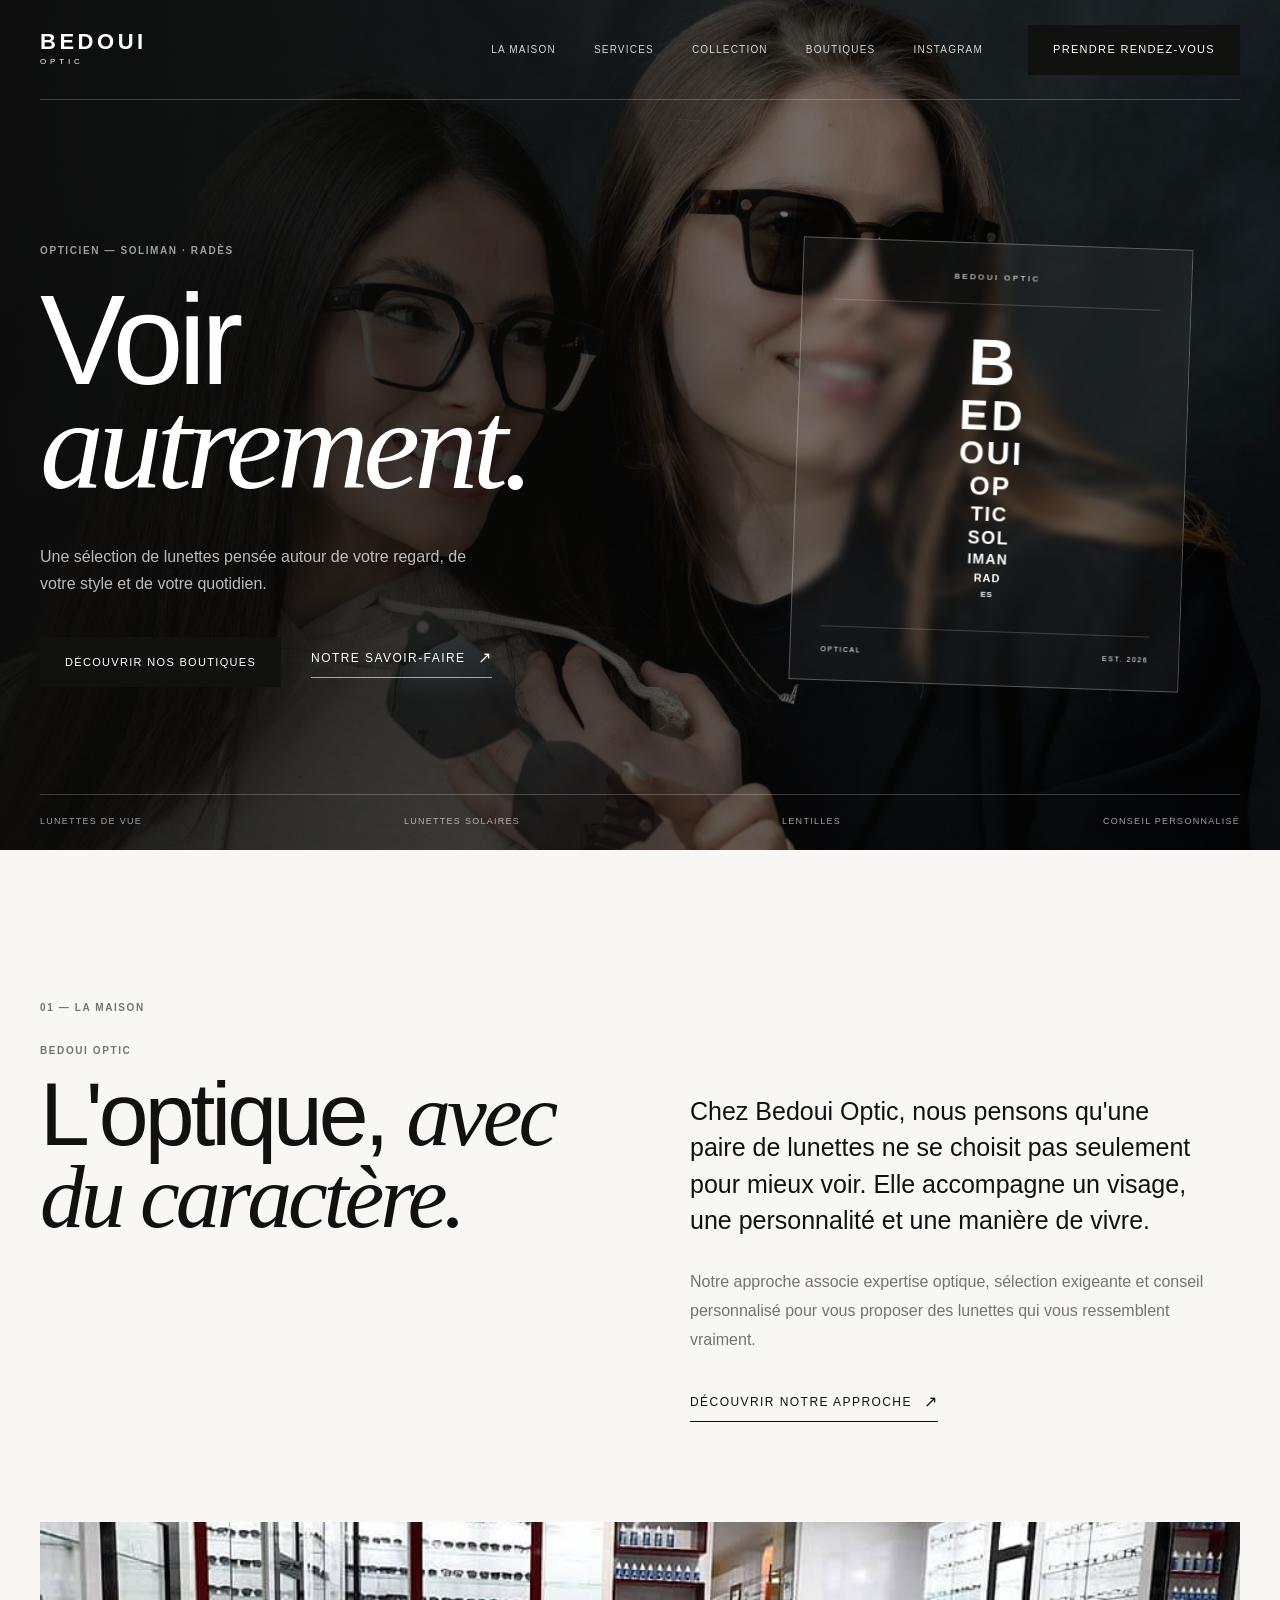
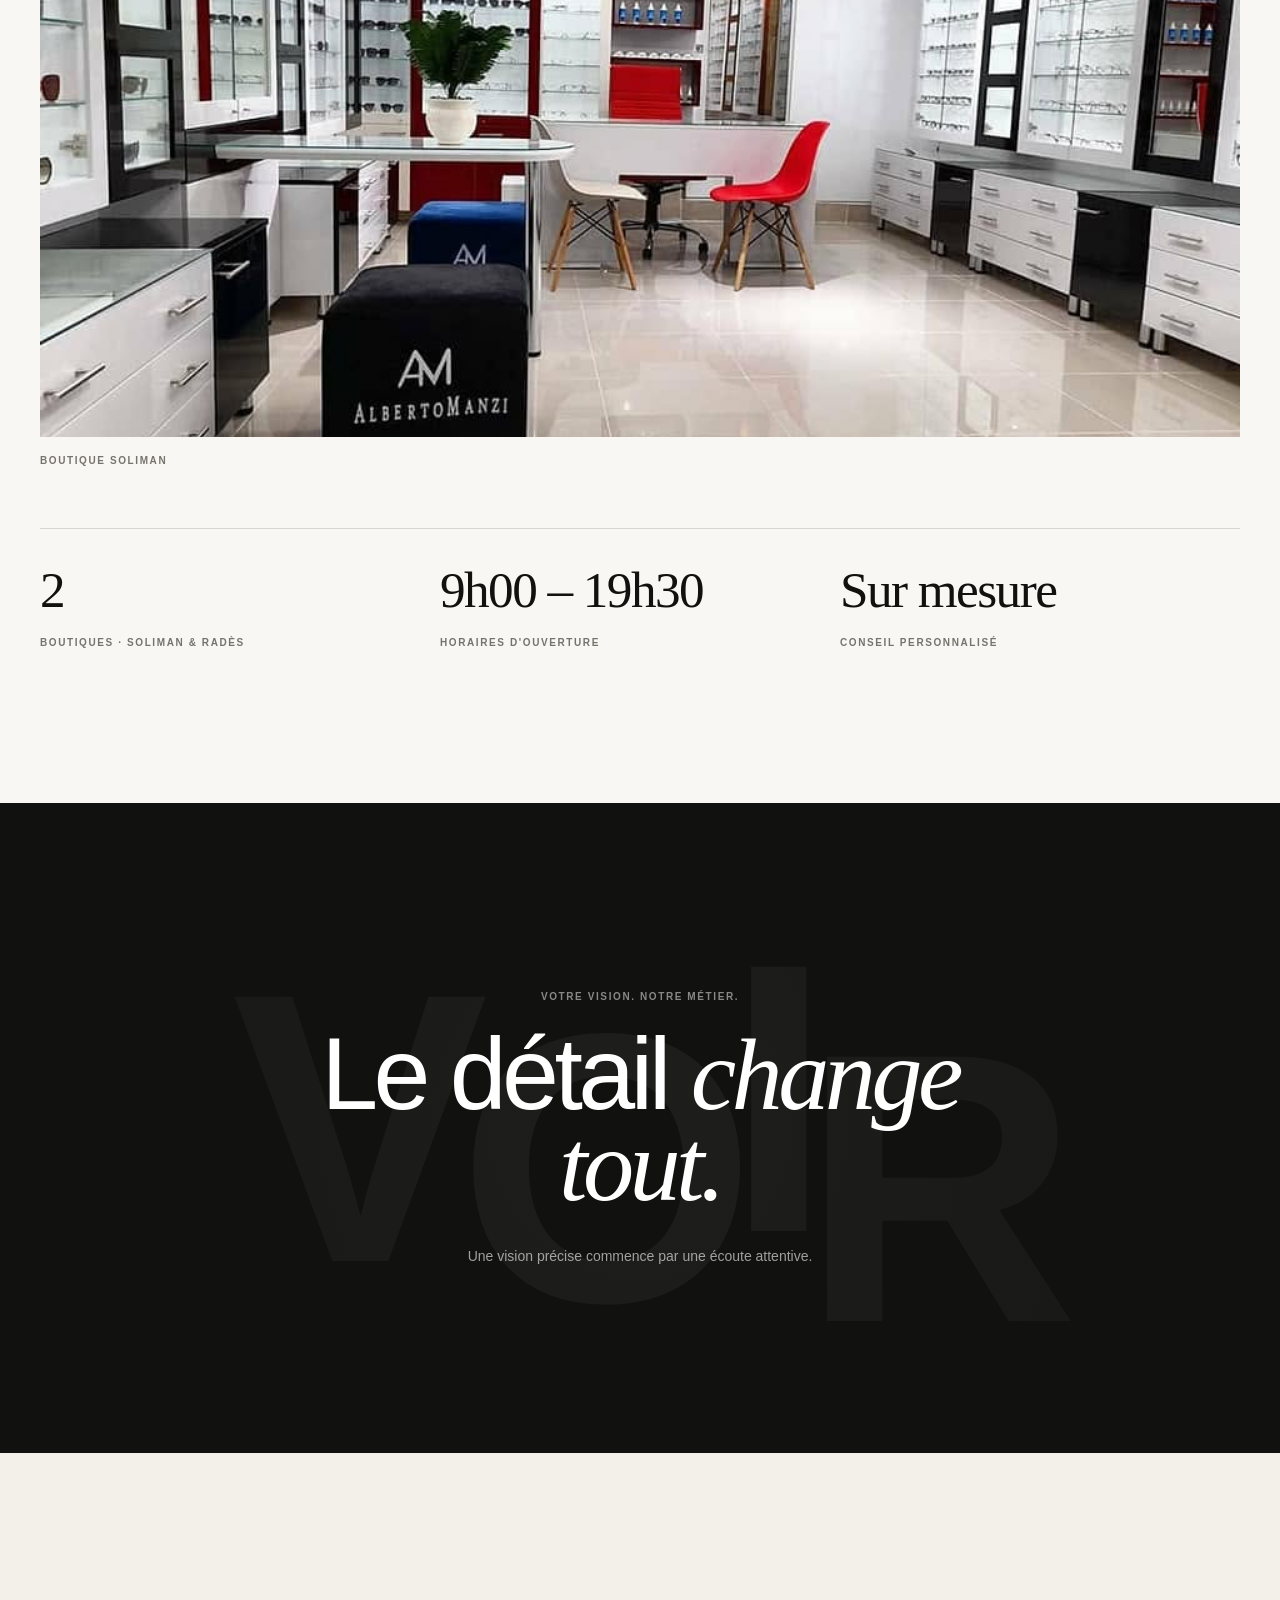
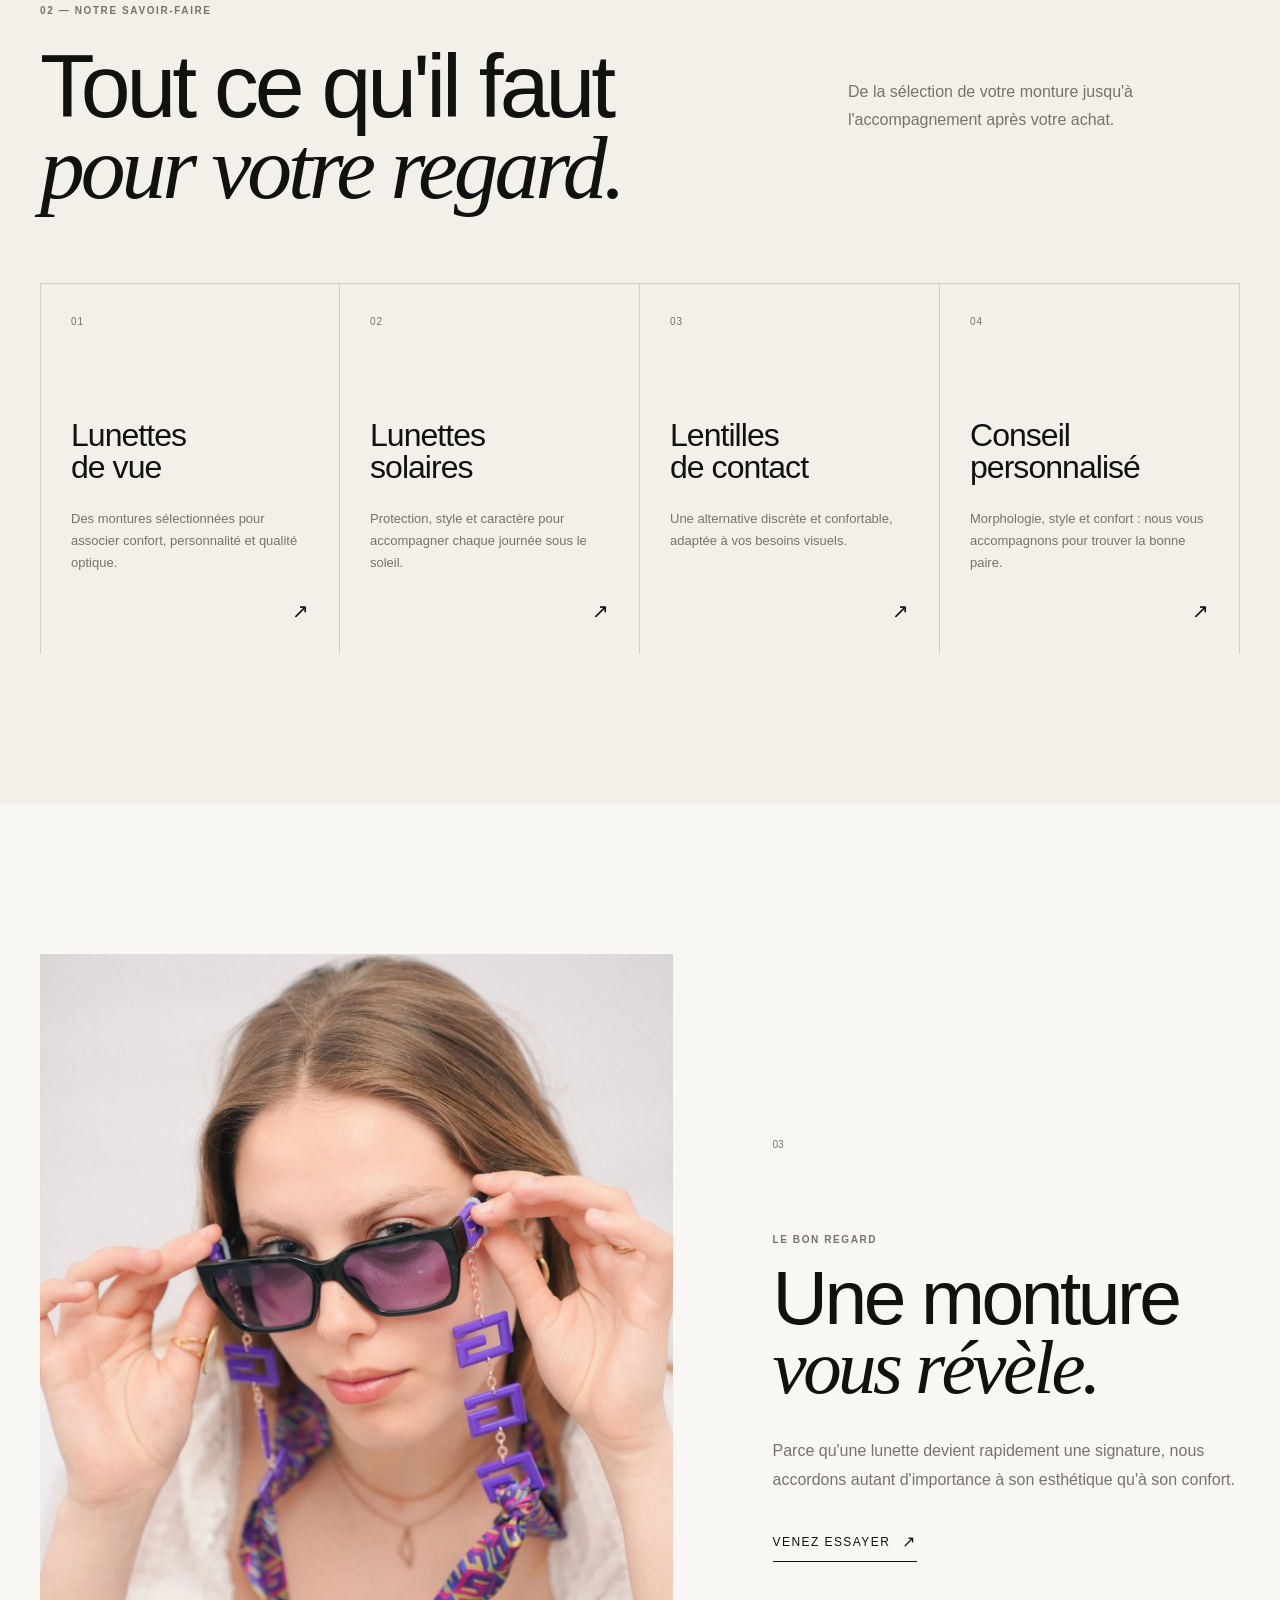
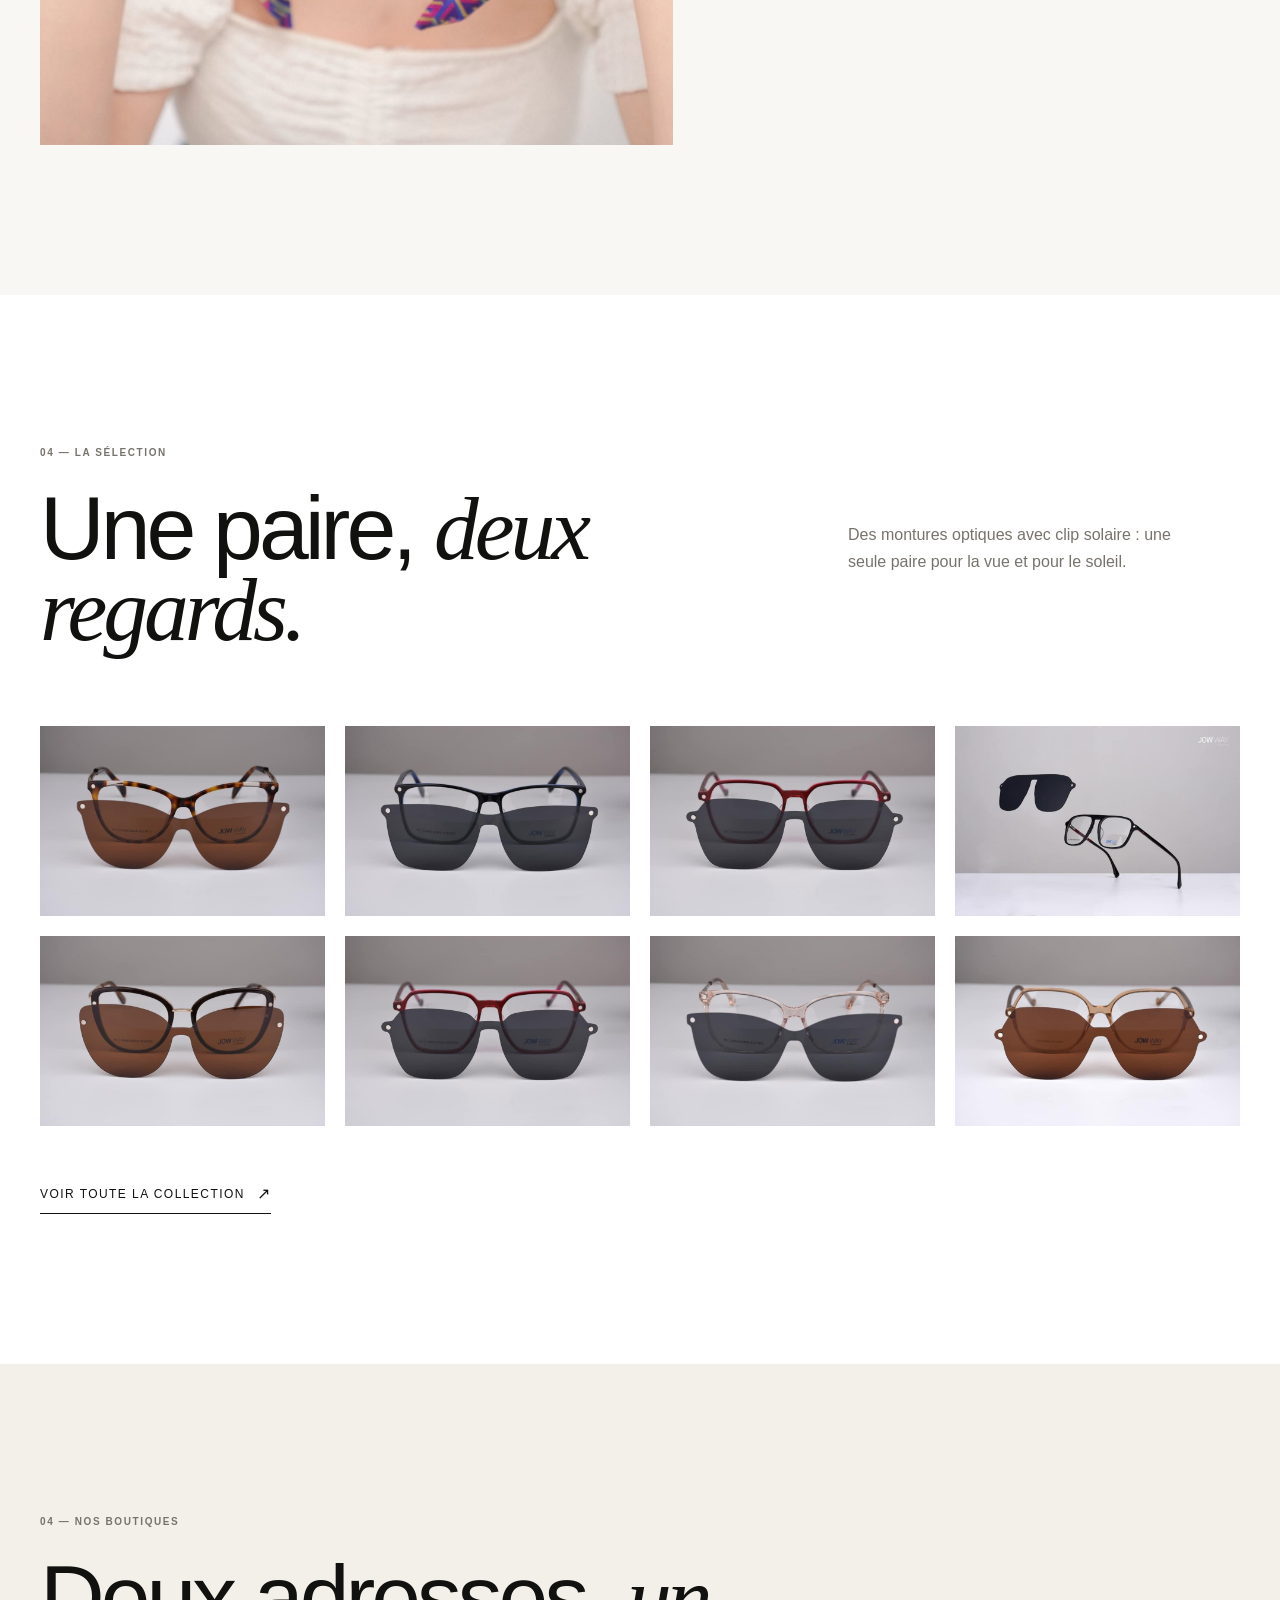
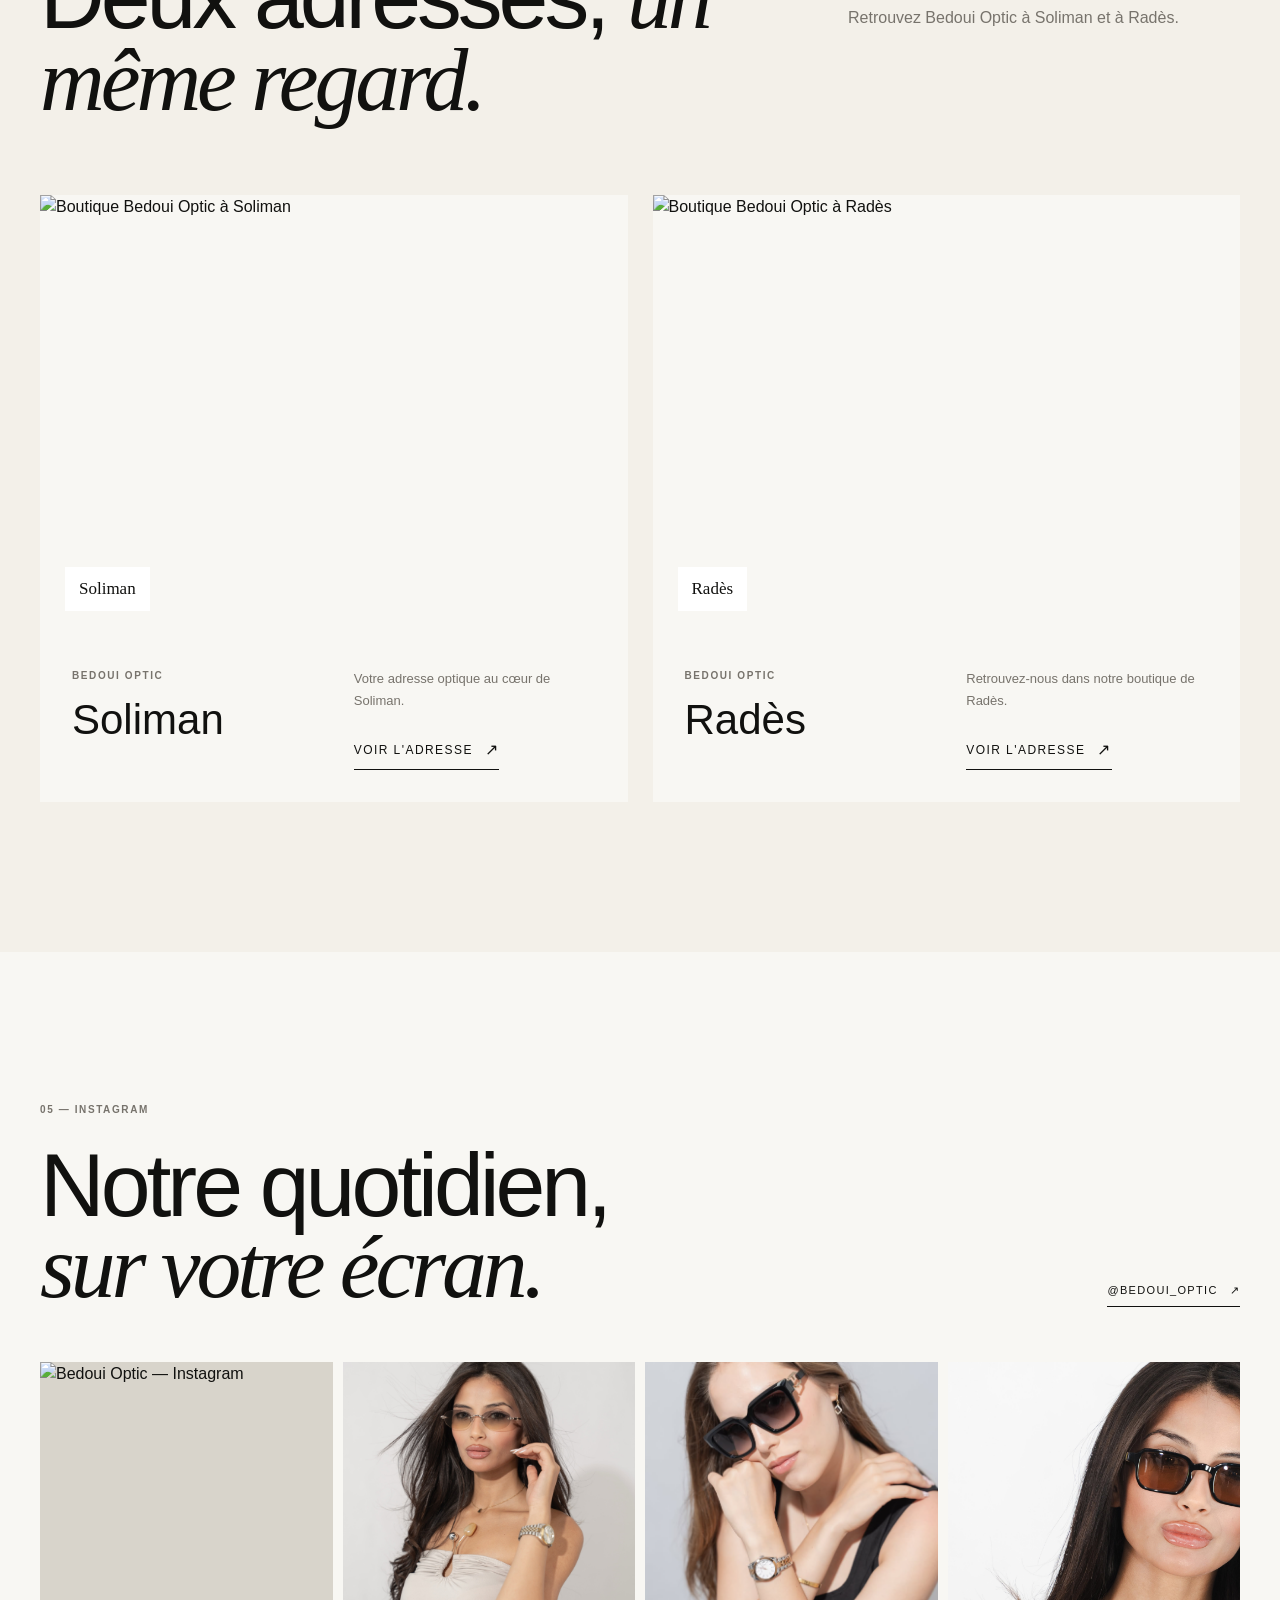
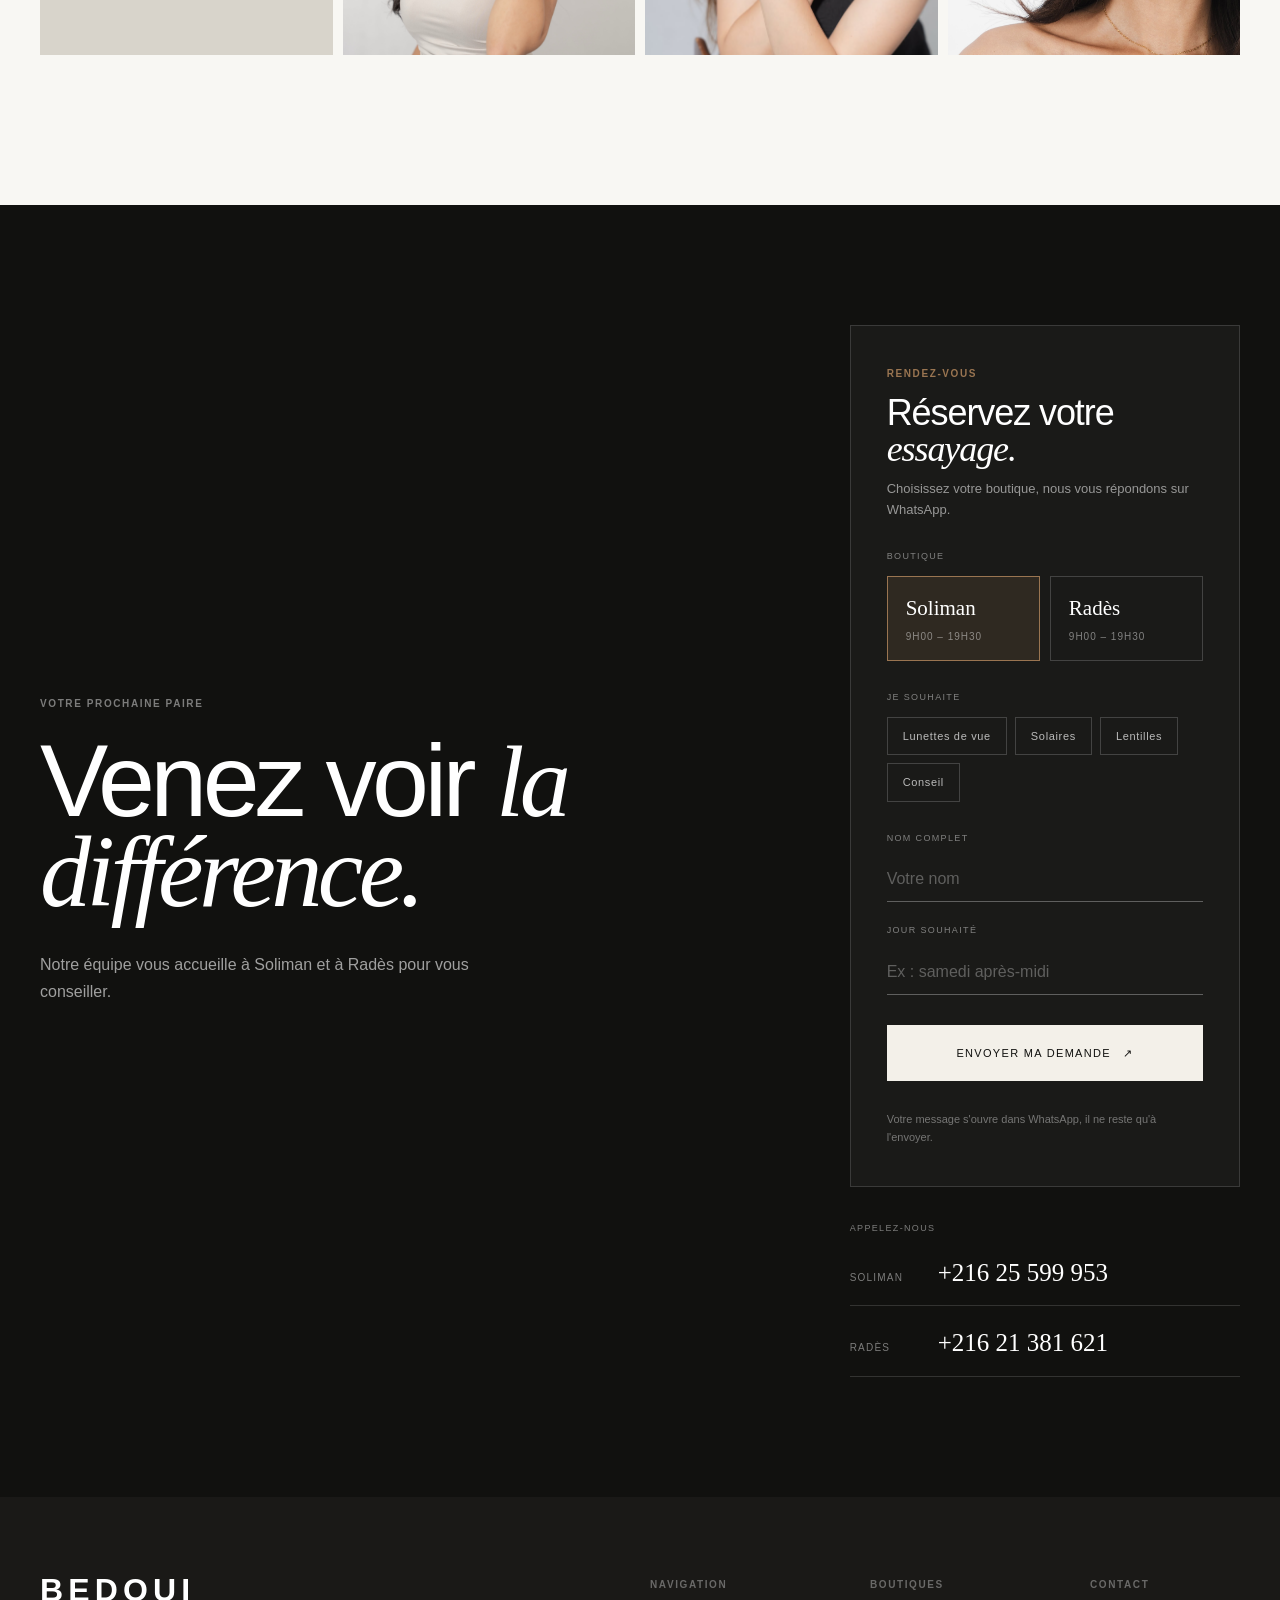
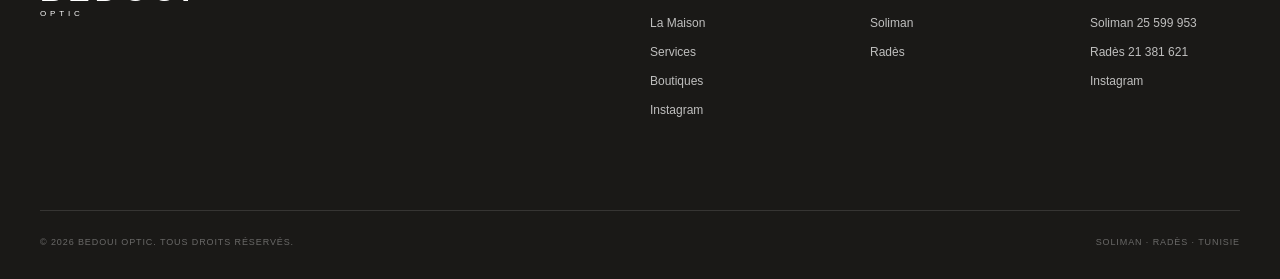
==== index.html @ 00c8b377 "First Upload" ====
<!DOCTYPE html>
<html lang="fr">
<head>
    <meta charset="UTF-8">
    <meta name="viewport" content="width=device-width, initial-scale=1.0">

    <title>Bedoui Optic — Opticien à Soliman & Radès</title>

    <meta
        name="description"
        content="Bedoui Optic — Opticien à Soliman et Radès. Lunettes de vue, solaires, lentilles et conseils personnalisés."
    >

    <link rel="stylesheet" href="style.css">
</head>

<body>

    <!-- =========================================
         HEADER
    ========================================== -->

    <header class="site-header">

        <div class="container header-inner">

            <a href="#accueil" class="logo">
                <span class="logo-main">BEDOUI</span>
                <span class="logo-sub">OPTIC</span>
            </a>

            <nav class="main-nav" aria-label="Navigation principale">

                <a href="#maison">La Maison</a>
                <a href="#services">Services</a>
                <a href="collection.html">Collection</a>
                <a href="#boutiques">Boutiques</a>
                <a href="#instagram">Instagram</a>

            </nav>

            <div class="header-actions">

                <a href="#contact" class="btn btn-dark">
                    Prendre rendez-vous
                </a>

            </div>

            <button
                class="menu-toggle"
                aria-label="Ouvrir le menu"
                type="button"
            >
                <span></span>
                <span></span>
            </button>

        </div>

    </header>


    <main>

        <!-- =========================================
             HERO
        ========================================== -->

        <section class="hero" id="accueil">

            <div class="hero-content container">

                <div class="hero-copy">

                    <p class="eyebrow">
                        Opticien — Soliman · Radès
                    </p>

                    <h1>
                        Voir
                        <span>autrement.</span>
                    </h1>

                    <p class="hero-description">
                        Une sélection de lunettes pensée autour
                        de votre regard, de votre style et de votre quotidien.
                    </p>

                    <div class="hero-actions">

                        <a href="#boutiques" class="btn btn-dark">
                            Découvrir nos boutiques
                        </a>

                        <a href="#services" class="text-link">
                            Notre savoir-faire
                            <span>↗</span>
                        </a>

                    </div>

                </div>


                <!-- Eye Chart -->

                <div class="hero-chart" aria-label="Tableau de vision">

                    <div class="chart-frame">

                        <div class="chart-label">
                            BEDOUI OPTIC
                        </div>

                        <div class="eye-chart">

                            <span class="chart-line line-1">B</span>

                            <span class="chart-line line-2">
                                ED
                            </span>

                            <span class="chart-line line-3">
                                OUI
                            </span>

                            <span class="chart-line line-4">
                                OP
                            </span>

                            <span class="chart-line line-5">
                                TIC
                            </span>

                            <span class="chart-line line-6">
                                SOL
                            </span>
                            <span class="chart-line line-7">
                                IMAN
                            </span>

                            <span class="chart-line line-8">
                                RAD
                            </span>

                            <span class="chart-line line-9">
                                ES
                            </span> 
  
                        </div>

                        <div class="chart-footer">
                            <span>OPTICAL</span>
                            <span>EST. 2026</span>
                        </div>

                    </div>

                </div>

            </div>

            <div class="hero-bottom">

                <div class="container hero-bottom-inner">

                    <span>
                        Lunettes de vue
                    </span>

                    <span>
                        Lunettes solaires
                    </span>

                    <span>
                        Lentilles
                    </span>

                    <span>
                        Conseil personnalisé
                    </span>

                </div>

            </div>

        </section>


        <!-- =========================================
             BRAND INTRO
        ========================================== -->

        <section class="brand-intro section" id="maison">

            <div class="container">

                <div class="section-kicker">
                    01 — La Maison
                </div>

                <div class="brand-intro-grid">

                    <div class="brand-intro-title">

                        <p class="small-label">
                            Bedoui Optic
                        </p>

                        <h2>
                            L'optique,
                            <em>avec du caractère.</em>
                        </h2>

                    </div>


                    <div class="brand-intro-text">

                        <p class="large-text">
                            Chez Bedoui Optic, nous pensons qu'une paire de
                            lunettes ne se choisit pas seulement pour mieux voir.
                            Elle accompagne un visage, une personnalité et une
                            manière de vivre.
                        </p>

                        <p>
                            Notre approche associe expertise optique,
                            sélection exigeante et conseil personnalisé pour
                            vous proposer des lunettes qui vous ressemblent
                            vraiment.
                        </p>

                        <a href="#services" class="text-link">
                            Découvrir notre approche
                            <span>↗</span>
                        </a>

                    </div>

                </div>

                                <figure class="maison-photo">

                    <img
                        src="images/maison-soliman.jpg"
                        alt="Intérieur de la boutique Bedoui Optic à Soliman"
                        loading="lazy"
                    >

                    <figcaption>Boutique Soliman</figcaption>

                </figure>

                                <div class="maison-facts">

                    <div class="maison-fact">
                        <strong>2</strong>
                        <span>Boutiques · Soliman &amp; Radès</span>
                    </div>

                    <div class="maison-fact">
                        <strong>9h00 – 19h30</strong>
                        <span>Horaires d'ouverture</span>
                    </div>

                    <div class="maison-fact">
                        <strong>Sur mesure</strong>
                        <span>Conseil personnalisé</span>
                    </div>

                </div>

            </div>

        </section>


        <!-- =========================================
             EYE CHART / BRAND MOMENT
        ========================================== -->

        <section class="vision-statement">

            <div class="vision-background">

                <div class="vision-chart">

                    <span>V</span>
                    <span>O</span>
                    <span>I</span>
                    <span>R</span>

                </div>

                <div class="vision-overlay"></div>

                <div class="vision-content">

                    <p class="eyebrow">
                        Votre vision. Notre métier.
                    </p>

                    <h2>
                        Le détail
                        <em>change tout.</em>
                    </h2>

                    <p>
                        Une vision précise commence par une écoute attentive.
                    </p>

                </div>

            </div>

        </section>


        <!-- =========================================
             SERVICES
        ========================================== -->

        <section class="services section" id="services">

            <div class="container">

                <div class="section-header">

                    <div>
                        <div class="section-kicker">
                            02 — Notre savoir-faire
                        </div>

                        <h2>
                            Tout ce qu'il faut
                            <em>pour votre regard.</em>
                        </h2>
                    </div>

                    <p>
                        De la sélection de votre monture jusqu'à
                        l'accompagnement après votre achat.
                    </p>

                </div>


                <div class="services-grid">

                    <article class="service-card">

                        <span class="service-number">01</span>

                        <h3>
                            Lunettes
                            <br>
                            de vue
                        </h3>

                        <p>
                            Des montures sélectionnées pour associer
                            confort, personnalité et qualité optique.
                        </p>

                        <span class="service-arrow">↗</span>

                    </article>


                    <article class="service-card">

                        <span class="service-number">02</span>

                        <h3>
                            Lunettes
                            <br>
                            solaires
                        </h3>

                        <p>
                            Protection, style et caractère pour accompagner
                            chaque journée sous le soleil.
                        </p>

                        <span class="service-arrow">↗</span>

                    </article>


                    <article class="service-card">

                        <span class="service-number">03</span>

                        <h3>
                            Lentilles
                            <br>
                            de contact
                        </h3>

                        <p>
                            Une alternative discrète et confortable,
                            adaptée à vos besoins visuels.
                        </p>

                        <span class="service-arrow">↗</span>

                    </article>


                    <article class="service-card">

                        <span class="service-number">04</span>

                        <h3>
                            Conseil
                            <br>
                            personnalisé
                        </h3>

                        <p>
                            Morphologie, style et confort : nous vous
                            accompagnons pour trouver la bonne paire.
                        </p>

                        <span class="service-arrow">↗</span>

                    </article>

                </div>

            </div>

        </section>


        <!-- =========================================
             PHOTOGRAPHY / EDITORIAL
        ========================================== -->

        <section class="editorial section">

            <div class="container">

                <div class="editorial-grid">

                    <div class="editorial-image editorial-image-large">

                        <img
                            src="images/ok.jpg"
                            alt="Collection de lunettes Bedoui Optic"
                            loading="lazy"
                        >

                    </div>


                    <div class="editorial-copy">

                        <span class="editorial-number">
                            03
                        </span>

                        <p class="small-label">
                            Le bon regard
                        </p>

                        <h2>
                            Une monture
                            <em>vous révèle.</em>
                        </h2>

                        <p>
                            Parce qu'une lunette devient rapidement
                            une signature, nous accordons autant
                            d'importance à son esthétique qu'à son confort.
                        </p>

                        <a href="#boutiques" class="text-link">
                            Venez essayer
                            <span>↗</span>
                        </a>

                    </div>

                </div>

            </div>

        </section>



        <!-- =========================================
     LA SÉLECTION
========================================== -->

<section class="collection section" id="selection">

    <div class="container">

        <div class="section-header">

            <div>
                <div class="section-kicker">
                    04 — La sélection
                </div>

                <h2>
                    Une paire,
                    <em>deux regards.</em>
                </h2>
            </div>

            <p>
                Des montures optiques avec clip solaire :
                une seule paire pour la vue et pour le soleil.
            </p>

        </div>


        <div class="collection-grid">

            <div class="collection-image">
                <img src="images/collection/001.jpg" alt="Monture optique en écaille avec clip solaire marron" loading="lazy">
            </div>

            <div class="collection-image">
                <img src="images/collection/002.jpg" alt="Monture optique noire avec clip solaire gris" loading="lazy">
            </div>

            <div class="collection-image">
                <img src="images/collection/003.jpg" alt="Monture optique avec clip solaire" loading="lazy">
            </div>

            <div class="collection-image">
                <img src="images/collection/004.jpg" alt="Monture optique avec clip solaire" loading="lazy">
            </div>

            <div class="collection-image">
                <img src="images/collection/005.jpg" alt="Monture optique avec clip solaire" loading="lazy">
            </div>

            <div class="collection-image">
                <img src="images/collection/006.jpg" alt="Monture optique avec clip solaire" loading="lazy">
            </div>

            <div class="collection-image">
                <img src="images/collection/007.jpg" alt="Monture optique avec clip solaire" loading="lazy">
            </div>

            <div class="collection-image">
                <img src="images/collection/008.jpg" alt="Monture optique avec clip solaire" loading="lazy">
            </div>

        </div>


        <div class="collection-footer">
            <a href="collection.html" class="text-link">
                Voir toute la collection
                <span>↗</span>
            </a>
        </div>

    </div>

</section>

        <!-- =========================================
             BOUTIQUES
        ========================================== -->

        <section class="boutiques section" id="boutiques">

            <div class="container">

                <div class="section-header boutiques-header">

                    <div>

                        <div class="section-kicker">
                            04 — Nos boutiques
                        </div>

                        <h2>
                            Deux adresses,
                            <em>un même regard.</em>
                        </h2>

                    </div>

                    <p>
                        Retrouvez Bedoui Optic à Soliman et à Radès.
                    </p>

                </div>


                <div class="boutiques-grid">

                    <!-- SOLIMAN -->

                    <article class="boutique-card">

                        <div class="boutique-image">

                            <img
                                src="images/IMG_7808.PNG"
                                alt="Boutique Bedoui Optic à Soliman"
                                loading="lazy"
                            >

                            <span class="boutique-city">
                                Soliman
                            </span>

                        </div>


                        <div class="boutique-info">

                            <div>

                                <p class="small-label">
                                    Bedoui Optic
                                </p>

                                <h3>
                                    Soliman
                                </h3>

                            </div>

                            <div class="boutique-details">

                                <p>
                                    Votre adresse optique
                                    au cœur de Soliman.
                                </p>

                                <a
                                    href="https://www.google.com/maps/place/Bedoui+optic+soliman/data=!4m2!3m1!1s0x0:0x48d1089387eec281?sa=X&ved=1t:2428&ictx=111"
                                    class="text-link"
                                    aria-label="Voir la boutique de Soliman"
                                >
                                    Voir l'adresse
                                    <span>↗</span>
                                </a>

                            </div>

                        </div>

                    </article>


                    <!-- RADÈS -->

                    <article class="boutique-card">

                        <div class="boutique-image">

                            <img
                                src="images/rades.PNG"
                                alt="Boutique Bedoui Optic à Radès"
                                loading="lazy"
                            >

                            <span class="boutique-city">
                                Radès
                            </span>

                        </div>


                        <div class="boutique-info">

                            <div>

                                <p class="small-label">
                                    Bedoui Optic
                                </p>

                                <h3>
                                    Radès
                                </h3>

                            </div>

                            <div class="boutique-details">

                                <p>
                                    Retrouvez-nous dans notre
                                    boutique de Radès.
                                </p>

                                <a
                                    href="https://www.google.com/maps/place/Bedoui+optic/data=!4m2!3m1!1s0x0:0x19cfbb8c1869d093?sa=X&ved=1t:2428&ictx=111"
                                    class="text-link"
                                    aria-label="Voir la boutique de Radès"
                                >
                                    Voir l'adresse
                                    <span>↗</span>
                                </a>

                            </div>

                        </div>

                    </article>

                </div>

            </div>

        </section>


        <!-- =========================================
             INSTAGRAM
        ========================================== -->

        <section class="instagram section" id="instagram">

            <div class="container">

                <div class="instagram-header">

                    <div>

                        <div class="section-kicker">
                            05 — Instagram
                        </div>

                        <h2>
                            Notre quotidien,
                            <em>sur votre écran.</em>
                        </h2>

                    </div>

                    <a
                        href="https://www.instagram.com/bedoui_optic/"
                        class="instagram-handle"
                        target="_blank"
                        rel="noopener noreferrer"
                    >
                        @bedoui_optic
                        <span>↗</span>
                    </a>

                </div>


                <div class="instagram-grid">

                    <a href="https://www.instagram.com/p/DcRQiXojU2F/?img_index=1" class="instagram-item" target="_blank">

                        <img
                            src="images/instagram-3.png"
                            alt="Bedoui Optic — Instagram"
                            loading="lazy"
                        >

                        <span class="instagram-icon">↗</span>

                    </a>


                    <a href="https://www.instagram.com/p/DcLl5-bjaRQ/?img_index=1" class="instagram-item" target="_blank">

                        <img
                            src="images/instagram-2.jpg"
                            alt="Bedoui Optic — Instagram"
                            loading="lazy"
                        >

                        <span class="instagram-icon">↗</span>

                    </a>


                    <a href="https://www.instagram.com/p/DbtJX_7DdbZ/?img_index=3" class="instagram-item" target="_blank">

                        <img
                            src="images/instagram-1.png"
                            alt="Bedoui Optic — Instagram"
                            loading="lazy"
                        >

                        <span class="instagram-icon">↗</span>

                    </a>


                    <a href="https://www.instagram.com/p/DbLJbFcDdOm/?img_index=2" class="instagram-item" target="_blank">

                        <img
                            src="images/instagram-4.jpg"
                            alt="Bedoui Optic — Instagram"
                            loading="lazy"
                        >

                        <span class="instagram-icon">↗</span>

                    </a>

                </div>

            </div>

        </section>


        <!-- =========================================
             CONTACT / CTA
        ========================================== -->

        <section class="contact-cta" id="contact">

            <div class="container contact-inner">

                <div class="contact-copy">

                    <p class="eyebrow">
                        Votre prochaine paire
                    </p>

                    <h2>
                        Venez voir
                        <em>la différence.</em>
                    </h2>

                    <p>
                        Notre équipe vous accueille à Soliman
                        et à Radès pour vous conseiller.
                    </p>

                </div>


                <div class="contact-actions">

                                <form class="rdv-card" id="rdv-form">

                <div class="rdv-head">
                    <p class="rdv-kicker">Rendez-vous</p>
                    <h3>Réservez votre <em>essayage.</em></h3>
                    <p>Choisissez votre boutique, nous vous répondons sur WhatsApp.</p>
                </div>

                <fieldset class="rdv-group">
                    <legend>Boutique</legend>

                    <div class="rdv-choices">

                        <label class="rdv-choice">
                            <input type="radio" name="boutique" value="soliman" checked>
                            <span class="rdv-choice-box">
                                <strong>Soliman</strong>
                                <small>9h00 – 19h30</small>
                            </span>
                        </label>

                        <label class="rdv-choice">
                            <input type="radio" name="boutique" value="rades">
                            <span class="rdv-choice-box">
                                <strong>Radès</strong>
                                <small>9h00 – 19h30</small>
                            </span>
                        </label>

                    </div>
                </fieldset>

                <fieldset class="rdv-group">
                    <legend>Je souhaite</legend>

                    <div class="rdv-pills">

                        <label class="rdv-pill">
                            <input type="radio" name="service" value="Lunettes de vue">
                            <span>Lunettes de vue</span>
                        </label>

                        <label class="rdv-pill">
                            <input type="radio" name="service" value="Lunettes solaires">
                            <span>Solaires</span>
                        </label>

                        <label class="rdv-pill">
                            <input type="radio" name="service" value="Lentilles de contact">
                            <span>Lentilles</span>
                        </label>

                        <label class="rdv-pill">
                            <input type="radio" name="service" value="Conseil personnalisé">
                            <span>Conseil</span>
                        </label>

                    </div>
                </fieldset>

                <div class="rdv-fields">

                    <label class="rdv-field">
                        <span>Nom complet</span>
                        <input type="text" name="nom" required autocomplete="name" placeholder="Votre nom">
                    </label>

                    <label class="rdv-field">
                        <span>Jour souhaité</span>
                        <input type="text" name="date" placeholder="Ex : samedi après-midi">
                    </label>

                </div>

                <button type="submit" class="btn btn-light rdv-submit">
                    Envoyer ma demande
                    <span>↗</span>
                </button>

                <p class="rdv-note">
                    Votre message s'ouvre dans WhatsApp, il ne reste qu'à l'envoyer.
                </p>

            </form>
           

                <div class="phone-block" id="appeler">

            <span class="phone-title">Appelez-nous</span>

            <a href="tel:+21625599953" class="phone-line">
                <small>Soliman</small>
                <strong>+216 25 599 953</strong>
            </a>

            <a href="tel:+21621381621" class="phone-line">
                <small>Radès</small>
                <strong>+216 21 381 621</strong>
            </a>

        </div>

        </div> <!-- ferme .contact-actions -->

        </div> <!-- ferme .contact-inner -->

        </section>
    </main>


    <!-- =========================================
         FOOTER
    ========================================== -->

    <footer class="site-footer">

        <div class="container">

            <div class="footer-top">

                <a href="#accueil" class="footer-logo">

                    <span class="logo-main">
                        BEDOUI
                    </span>

                    <span class="logo-sub">
                        OPTIC
                    </span>
                    
                </a>


                <div class="footer-navigation">

                    <div class="footer-column">

                        <p class="footer-title">
                            Navigation
                        </p>

                        <a href="#maison">
                            La Maison
                        </a>

                        <a href="#services">
                            Services
                        </a>

                        <a href="#boutiques">
                            Boutiques
                        </a>

                        <a href="#instagram">
                            Instagram
                        </a>

                    </div>


                    <div class="footer-column">

                        <p class="footer-title">
                            Boutiques
                        </p>

                        <a href="#boutiques">
                            Soliman
                        </a>

                        <a href="#boutiques">
                            Radès
                        </a>

                    </div>


                    <div class="footer-column">

                        <p class="footer-title">
                            Contact
                        </p>

                        <a href="tel:+21625599953">Soliman 25 599 953</a>
                        <a href="tel:+21621381621">Radès 21 381 621</a>

                        <a href="https://www.instagram.com/bedoui_optic/">
                            Instagram
                        </a>

                    </div>

                </div>

            </div>


            <div class="footer-bottom">

                <p>
                    © 2026 Bedoui Optic. Tous droits réservés.
                </p>

                <p>
                    Soliman · Radès · Tunisie
                </p>

            </div>

        </div>

    </footer>


    <!-- =========================================
         MOBILE STICKY ACTIONS
    ========================================== -->

    <div class="mobile-actions">

        <a href="tel:+21625599953">Appeler Soliman</a>
        <a href="tel:+21621381621">Appeler Radès</a>

    </div>


    <!-- =========================================
         JAVASCRIPT
         Minimal — no framework
    ========================================== -->




    <script>

    const menuToggle = document.querySelector('.menu-toggle');
    const navigation = document.querySelector('.main-nav');

    if (menuToggle && navigation) {
        menuToggle.addEventListener('click', () => {
            navigation.classList.toggle('is-open');
            menuToggle.classList.toggle('is-active');
        });
    }

    document.querySelectorAll('.main-nav a').forEach(link => {
        link.addEventListener('click', () => {
            navigation.classList.remove('is-open');
            menuToggle.classList.remove('is-active');
        });
    });

    const siteHeader = document.querySelector('.site-header');

    window.addEventListener('scroll', () => {
        siteHeader.classList.toggle('is-scrolled', window.scrollY > 40);
    }, { passive: true });


    const rdvForm = document.querySelector('#rdv-form');

    const whatsappNumbers = {
        soliman: '21625599953',
        rades: '21621381621'
    };

    if (rdvForm) {
        rdvForm.addEventListener('submit', (event) => {
            event.preventDefault();

            const data = new FormData(rdvForm);
            const boutique = data.get('boutique');
            const boutiqueName = boutique === 'rades' ? 'Radès' : 'Soliman';
            const nom = data.get('nom').trim();
            const service = data.get('service');
            const date = data.get('date').trim();

            let message = `Bonjour Bedoui Optic ${boutiqueName}, je suis ${nom} et je souhaite prendre rendez-vous`;

            if (service) {
                message += ` pour : ${service.toLowerCase()}`;
            }

            if (date) {
                message += ` (${date})`;
            }

            message += '.';

            const url = `https://wa.me/${whatsappNumbers[boutique]}?text=${encodeURIComponent(message)}`;

            window.open(url, '_blank', 'noopener');
        });
    }

</script>



</body>
</html>
---- style.css ----
/* =========================================================
   BEDOUI OPTIC
   Premium Optical Boutique
   ========================================================= */


/* =========================================================
   01. RESET & VARIABLES
   ========================================================= */

:root {
    --black: #11110f;
    --black-soft: #1a1917;

    --cream: #f3f0e9;
    --pearl: #f8f7f3;
    --white: #ffffff;

    --grey: #77736c;
    --grey-light: #d8d4cb;

    --tortoise: #62452f;
    --tortoise-light: #9a7551;

    --border: rgba(17, 17, 15, 0.14);

    --serif: Georgia, "Times New Roman", serif;
    --sans: Arial, Helvetica, sans-serif;

    --container: 1380px;

    --transition: 0.35s ease;
}


* {
    margin: 0;
    padding: 0;
    box-sizing: border-box;
}


html {
    scroll-behavior: smooth;
    scroll-padding-top: 100px;

}


body {
    background: var(--pearl);
    color: var(--black);
    font-family: var(--sans);
    font-size: 16px;
    line-height: 1.5;
    overflow-x: hidden;
}


img {
    display: block;
    width: 100%;
    height: 100%;
    object-fit: cover;
}


a {
    color: inherit;
    text-decoration: none;
}


button {
    font: inherit;
}


.container {
    width: min(calc(100% - 80px), var(--container));
    margin-inline: auto;
}


/* =========================================================
   02. TYPOGRAPHY
   ========================================================= */

h1,
h2,
h3 {
    font-weight: 400;
}


h1,
h2 {
    letter-spacing: -0.045em;
}


em {
    font-family: var(--serif);
    font-weight: 400;
}


.eyebrow,
.small-label,
.section-kicker,
.footer-title {
    text-transform: uppercase;
    letter-spacing: 0.16em;
    font-size: 10px;
    font-weight: 600;
}


.eyebrow {
    color: var(--grey);
}


.small-label {
    color: var(--grey);
    margin-bottom: 16px;
}


.section-kicker {
    color: var(--grey);
    margin-bottom: 28px;
}


.section {
    padding: 150px 0;
}


.text-link {
    display: inline-flex;
    align-items: center;
    gap: 12px;

    border-bottom: 1px solid var(--black);

    padding-bottom: 7px;

    font-size: 12px;
    text-transform: uppercase;
    letter-spacing: 0.12em;

    transition:
        gap var(--transition),
        opacity var(--transition);
}


.text-link span {
    font-size: 16px;
}


.text-link:hover {
    gap: 18px;
}


/* =========================================================
   03. BUTTONS
   ========================================================= */

.btn {
    display: inline-flex;
    align-items: center;
    justify-content: center;

    min-height: 50px;
    padding: 0 25px;

    font-size: 11px;
    text-transform: uppercase;
    letter-spacing: 0.12em;

    transition:
        background var(--transition),
        color var(--transition),
        transform var(--transition);
}


.btn:hover {
    transform: translateY(-2px);
}


.btn-dark {
    background: var(--black);
    color: var(--white);
}


.btn-dark:hover {
    background: var(--tortoise);
}


.btn-light {
    background: var(--cream);
    color: var(--black);
}


.btn-light:hover {
    background: var(--white);
}


/* =========================================================
   04. HEADER
   ========================================================= */

.site-header {
    position: fixed;
    top: 0;
    left: 0;
    width: 100%;
    z-index: 50;

    color: var(--white);

    transition:
        background var(--transition),
        backdrop-filter var(--transition);
}

.site-header.is-scrolled {
    background: rgba(17, 17, 15, 0.92);
    backdrop-filter: blur(8px);
}

.header-inner {
    min-height: 100px;

    display: flex;
    align-items: center;
    justify-content: space-between;

    border-bottom: 1px solid rgba(255, 255, 255, 0.22);
}


.logo {
  
    display: flex;
    flex-direction: column;

    line-height: 0.85;

    flex-shrink: 0;
}


.logo-main {
    font-size: 22px;
    font-weight: 700;
    letter-spacing: 0.16em;
}


.logo-sub {
    margin-top: 7px;

    font-size: 8px;
    letter-spacing: 0.48em;
    text-transform: uppercase;
    
}


.main-nav {
    display: flex;
    align-items: center;
    gap: 38px;

    margin-left: auto;
    margin-right: 45px;
}


.main-nav a {
    position: relative;

    font-size: 10px;
    text-transform: uppercase;
    letter-spacing: 0.12em;

    opacity: 0.82;

    transition: opacity var(--transition);
}


.main-nav a::after {
    content: "";

    position: absolute;
    left: 0;
    bottom: -7px;

    width: 0;
    height: 1px;

    background: currentColor;

    transition: width var(--transition);
}


.main-nav a:hover {
    opacity: 1;
}


.main-nav a:hover::after {
    width: 100%;
}


.header-actions {
    display: flex;
    align-items: center;
    gap: 25px;
}



.menu-toggle {
    display: none;

    width: 40px;
    height: 40px;

    border: 0;
    background: transparent;

    cursor: pointer;
}


.menu-toggle span {
    display: block;

    width: 22px;
    height: 1px;

    margin: 6px auto;

    background: currentColor;

    transition: transform var(--transition);
}


/* =========================================================
   05. HERO
   ========================================================= */

.hero {
    position: relative;

    min-height: 850px;

    background:
        linear-gradient(
            90deg,
            rgba(10, 10, 9, 0.94) 0%,
            rgba(10, 10, 9, 0.72) 42%,
            rgba(10, 10, 9, 0.28) 100%
        ),
        url("images/mm.jpg") center / cover no-repeat;

    color: var(--white);

    display: flex;
    flex-direction: column;
    justify-content: center;
}


.hero-content {
    position: relative;

    display: grid;
    grid-template-columns: 1fr 0.8fr;
    align-items: center;

    gap: 80px;

    padding-top: 80px;
}


.hero-copy {
    max-width: 680px;
}


.hero-copy .eyebrow {
    color: rgba(255, 255, 255, 0.6);

    margin-bottom: 30px;
}


.hero h1 {
    font-size: clamp(80px, 10vw, 155px);
    line-height: 0.82;

    margin-bottom: 45px;
}


.hero h1 span {
    display: block;

    font-family: var(--serif);
    font-style: italic;
    font-weight: 400;
}


.hero-description {
    max-width: 430px;

    color: rgba(255, 255, 255, 0.72);

    font-size: 16px;
    line-height: 1.7;

    margin-bottom: 40px;
}


.hero-actions {
    display: flex;
    align-items: center;
    gap: 30px;
}


.hero .text-link {
    border-color: rgba(255, 255, 255, 0.6);
}


/* =========================================================
   06. EYE CHART
   ========================================================= */

.hero-chart {
    display: flex;
    justify-content: center;
    align-items: center;
}


.chart-frame {
    width: min(390px, 100%);

    padding: 28px 30px 25px;

    border: 1px solid rgba(255, 255, 255, 0.28);

    background: rgba(255, 255, 255, 0.045);

    backdrop-filter: blur(4px);

    transform: rotate(2deg);

    transition: transform 0.6s ease;
}


.chart-frame:hover {
    transform: rotate(0deg);
}


.chart-label {
    padding-bottom: 20px;

    border-bottom: 1px solid rgba(255, 255, 255, 0.18);

    font-size: 8px;
    letter-spacing: 0.3em;
    text-align: center;
}


.eye-chart {
    display: flex;
    flex-direction: column;
    align-items: center;

    gap: 9px;

    padding: 32px 0;
}


.chart-line {
    display: block;

    font-family: Arial, Helvetica, sans-serif;
    font-weight: 700;

    line-height: 0.8;

    letter-spacing: 0.08em;
}


.line-1 {
    font-size: 65px;
}


.line-2 {
    font-size: 43px;
}


.line-3 {
    font-size: 32px;
}


.line-4 {
    font-size: 26px;
}


.line-5 {
    font-size: 20px;
}


.line-6 {
    font-size: 18px;
}


.line-7 {
    font-size: 14px;
}


.line-8 {
    font-size: 11px;
}


.line-9 {
    font-size: 8px;
}


.chart-footer {
    display: flex;
    justify-content: space-between;

    padding-top: 18px;

    border-top: 1px solid rgba(255, 255, 255, 0.18);

    font-size: 7px;
    letter-spacing: 0.22em;
}


/* =========================================================
   07. HERO BOTTOM
   ========================================================= */

.hero-bottom {
    position: absolute;
    left: 0;
    bottom: 0;

    width: 100%;
}


.hero-bottom-inner {
    display: flex;
    justify-content: space-between;

    padding-top: 20px;
    padding-bottom: 22px;

    border-top: 1px solid rgba(255, 255, 255, 0.22);

    color: rgba(255, 255, 255, 0.62);

    font-size: 9px;
    text-transform: uppercase;
    letter-spacing: 0.14em;
}


/* =========================================================
   08. BRAND INTRO
   ========================================================= */

.brand-intro {
    background: var(--pearl);
}


.brand-intro-grid {
    display: grid;
    grid-template-columns: 1fr 1fr;

    gap: 100px;
}


.brand-intro-title h2 {
    max-width: 600px;

    font-size: clamp(55px, 7vw, 100px);
    line-height: 0.9;
}


.brand-intro-text {
    max-width: 520px;

    padding-top: 50px;
}


.large-text {
    font-size: 25px;
    line-height: 1.45;

    margin-bottom: 30px;
}


.brand-intro-text > p:not(.large-text) {
    color: var(--grey);

    line-height: 1.8;

    margin-bottom: 35px;
}

.maison-photo {
    margin: 100px 0 0;
}


.maison-photo img {
    display: block;

    width: 100%;
    aspect-ratio: 21 / 9;
    object-fit: cover;
    object-position: center;
}


.maison-photo figcaption {
    margin-top: 16px;

    color: var(--grey);

    font-size: 10px;
    font-weight: 600;
    text-transform: uppercase;
    letter-spacing: 0.16em;
}


.maison-facts {
    display: grid;
    grid-template-columns: repeat(3, 1fr);

    margin-top: 60px;

    border-top: 1px solid var(--border);
}


.maison-fact {
    padding: 35px 30px 0 0;
}


.maison-fact strong {
    display: block;

    margin-bottom: 14px;

    font-family: var(--serif);
    font-size: clamp(34px, 4vw, 56px);
    font-weight: 400;
    line-height: 1;
    letter-spacing: -0.03em;
}


.maison-fact span {
    color: var(--grey);

    font-size: 10px;
    font-weight: 600;
    text-transform: uppercase;
    letter-spacing: 0.16em;
}


/* =========================================================
   09. VISION STATEMENT
   ========================================================= */

.vision-statement {
    background: var(--black);
    color: var(--white);
}


.vision-background {
    position: relative;

    min-height: 650px;

    overflow: hidden;

    display: flex;
    align-items: center;
    justify-content: center;
}


.vision-chart {
    position: absolute;

    left: 50%;
    top: 50%;

    transform: translate(-50%, -50%);

    display: flex;
    align-items: center;

    font-family: Arial, Helvetica, sans-serif;

    font-size: clamp(180px, 30vw, 500px);
    font-weight: 700;

    letter-spacing: -0.08em;

    white-space: nowrap;

    color: rgba(255, 255, 255, 0.055);

    user-select: none;
}


.vision-chart span:nth-child(2) {
    transform: translateY(40px);
}


.vision-chart span:nth-child(3) {
    transform: translateY(-30px);
}


.vision-chart span:nth-child(4) {
    transform: translateY(60px);
}


.vision-overlay {
    position: absolute;
    inset: 0;

    background:
        radial-gradient(
            circle at center,
            transparent 0%,
            rgba(17, 17, 15, 0.4) 65%,
            var(--black) 100%
        );
}


.vision-content {
    position: relative;
    z-index: 2;

    max-width: 700px;

    text-align: center;
}


.vision-content .eyebrow {
    color: rgba(255, 255, 255, 0.5);

    margin-bottom: 25px;
}


.vision-content h2 {
    font-size: clamp(65px, 8vw, 120px);
    line-height: 0.88;

    margin-bottom: 35px;
}


.vision-content p:last-child {
    color: rgba(255, 255, 255, 0.6);

    font-size: 14px;
}


/* =========================================================
   10. SERVICES
   ========================================================= */

.services {
    background: var(--cream);
}


.section-header {
    display: grid;
    grid-template-columns: 1.3fr 0.7fr;

    align-items: center;

    gap: 80px;

    margin-bottom: 75px;
}


.section-header h2 {
    max-width: 750px;

    font-size: clamp(55px, 7vw, 95px);
    line-height: 0.9;
}


.section-header > p {
    max-width: 340px;

    color: var(--grey);

    line-height: 1.7;
}


.services-grid {
    display: grid;
    grid-template-columns: repeat(4, 1fr);

    border-top: 1px solid var(--border);
}


.service-card {
    position: relative;

    min-height: 370px;

    padding: 30px;

    border-right: 1px solid var(--border);

    transition:
        background var(--transition),
        color var(--transition);
}


.service-card:first-child {
    border-left: 1px solid var(--border);
}


.service-card:hover {
    background: var(--black);
    color: var(--white);
}


.service-number {
    display: block;

    color: var(--grey);

    font-size: 10px;
    letter-spacing: 0.1em;

    margin-bottom: 90px;
}


.service-card h3 {
    font-size: 32px;
    line-height: 1;

    letter-spacing: -0.03em;

    margin-bottom: 25px;
}


.service-card p {
    max-width: 240px;

    color: var(--grey);

    font-size: 13px;
    line-height: 1.7;
}


.service-card:hover p {
    color: rgba(255, 255, 255, 0.6);
}


.service-arrow {
    position: absolute;

    right: 30px;
    bottom: 28px;

    font-size: 20px;
}


/* =========================================================
   11. EDITORIAL
   ========================================================= */

.editorial {
    background: var(--pearl);
}


.editorial-grid {
    display: grid;
    grid-template-columns: 1.15fr 0.85fr;

    align-items: center;

    gap: 100px;
}


.editorial-image {
    overflow: hidden;

    aspect-ratio: 4 / 5;

    background: var(--grey-light);
}


.editorial-image img {
    transition: transform 1s cubic-bezier(0.2, 0.7, 0.2, 1);
}


.editorial-image:hover img {
    transform: scale(1.04);
}


.editorial-copy {
    max-width: 520px;
}


.editorial-number {
    display: block;

    color: var(--grey);

    font-size: 10px;

    margin-bottom: 80px;
}


.editorial-copy h2 {
    font-size: clamp(55px, 6vw, 90px);
    line-height: 0.9;

    margin-bottom: 35px;
}


.editorial-copy > p:not(.small-label) {
    color: var(--grey);

    line-height: 1.8;

    margin-bottom: 35px;
}


/* =========================================================
   11B. LA SÉLECTION
   ========================================================= */

.collection {
    background: var(--white);
}


.collection-grid {
    display: grid;
    grid-template-columns: repeat(4, 1fr);

    gap: 20px;
}


.collection-image {
    aspect-ratio: 3 / 2;

    overflow: hidden;

    background: var(--grey-light);
}


.collection-image img {
    transition: transform 0.8s cubic-bezier(0.2, 0.7, 0.2, 1);
}


.collection-image:hover img {
    transform: scale(1.04);
}


.collection-footer {
    margin-top: 55px;
}



/* =========================================================
   12. BOUTIQUES
   ========================================================= */

.boutiques {
    background: var(--cream);
}


.boutiques-grid {
    display: grid;
    grid-template-columns: 1fr 1fr;

    gap: 25px;
}


.boutique-card {
    background: var(--pearl);
}


.boutique-image {
    position: relative;

    aspect-ratio: 4 / 3;

    overflow: hidden;
}


.boutique-image img {
    transition: transform 0.8s cubic-bezier(0.2, 0.7, 0.2, 1);
}


.boutique-card:hover .boutique-image img {
    transform: scale(1.04);
}


.boutique-city {
    position: absolute;

    left: 25px;
    bottom: 25px;

    padding: 9px 14px;

    background: var(--white);

    font-family: var(--serif);
    font-size: 17px;
}


.boutique-info {
    display: grid;
    grid-template-columns: 1fr 1fr;

    gap: 40px;

    padding: 32px;
}


.boutique-info h3 {
    font-size: 42px;
    line-height: 1;
}


.boutique-details p {
    color: var(--grey);

    font-size: 13px;
    line-height: 1.7;

    margin-bottom: 25px;
}


/* =========================================================
   13. INSTAGRAM
   ========================================================= */

.instagram {
    background: var(--pearl);
}


.instagram-header {
    display: flex;
    align-items: flex-end;
    justify-content: space-between;

    margin-bottom: 55px;
}


.instagram-header h2 {
    max-width: 650px;

    font-size: clamp(55px, 7vw, 95px);
    line-height: 0.9;
}


.instagram-handle {
    display: inline-flex;
    align-items: center;
    gap: 12px;

    padding-bottom: 8px;

    border-bottom: 1px solid var(--black);

    font-size: 11px;
    text-transform: uppercase;
    letter-spacing: 0.12em;
}


.instagram-grid {
    display: grid;
    grid-template-columns: repeat(4, 1fr);

    gap: 10px;
}


.instagram-item {
    position: relative;

    aspect-ratio: 1 / 1;

    overflow: hidden;

    background: var(--grey-light);
}


.instagram-item img {
    transition:
        transform 0.8s cubic-bezier(0.2, 0.7, 0.2, 1),
        filter var(--transition);
}


.instagram-item:hover img {
    transform: scale(1.05);
    filter: brightness(0.75);
}


.instagram-icon {
    position: absolute;

    right: 18px;
    bottom: 18px;

    width: 38px;
    height: 38px;

    display: flex;
    align-items: center;
    justify-content: center;

    border-radius: 50%;

    background: var(--white);

    opacity: 0;

    transform: translateY(10px);

    transition:
        opacity var(--transition),
        transform var(--transition);
}


.instagram-item:hover .instagram-icon {
    opacity: 1;
    transform: translateY(0);
}


/* =========================================================
   14. CONTACT CTA
   ========================================================= */

.contact-cta {
    background: var(--black);
    color: var(--white);

    padding: 120px 0;
}


.contact-inner {
    display: grid;
    grid-template-columns: 1fr 0.55fr;

    gap: 100px;

    align-items: center;
}


.contact-copy {
    max-width: 750px;
}


.contact-copy .eyebrow {
    color: rgba(255, 255, 255, 0.45);

    margin-bottom: 25px;
}


.contact-copy h2 {
    font-size: clamp(65px, 8vw, 120px);
    line-height: 0.87;

    margin-bottom: 35px;
}


.contact-copy > p:last-child {
    max-width: 430px;

    color: rgba(255, 255, 255, 0.6);

    line-height: 1.7;
}


.contact-actions {
    display: flex;
    flex-direction: column;
    align-items: flex-start;

    gap: 35px;
}


.phone-block {
    width: 100%;

    display: flex;
    flex-direction: column;

    gap: 18px;
}


.phone-title {
    color: rgba(255, 255, 255, 0.45);

    font-size: 9px;
    text-transform: uppercase;
    letter-spacing: 0.15em;
}


.phone-line {
    display: flex;
    align-items: baseline;

    gap: 18px;

    padding-bottom: 14px;

    border-bottom: 1px solid rgba(255, 255, 255, 0.14);
}


.phone-line small {
    width: 70px;

    color: rgba(255, 255, 255, 0.45);

    font-size: 10px;
    text-transform: uppercase;
    letter-spacing: 0.12em;
}


.phone-line strong {
    font-family: var(--serif);

    font-size: 25px;
    font-weight: 400;

    transition: color var(--transition);
}


.phone-line:hover strong {
    color: var(--tortoise-light);
}


 .rdv-card {
    width: 100%;

    display: flex;
    flex-direction: column;

    gap: 30px;

    padding: 40px 36px;

    background: rgba(255, 255, 255, 0.04);
    border: 1px solid rgba(255, 255, 255, 0.14);
}


.rdv-kicker {
    color: var(--tortoise-light);

    font-size: 10px;
    font-weight: 600;
    text-transform: uppercase;
    letter-spacing: 0.16em;
}


.rdv-head h3 {
    margin: 14px 0 12px;

    font-size: 36px;
    line-height: 1;
    letter-spacing: -0.03em;
}


.rdv-head > p:last-child {
    color: rgba(255, 255, 255, 0.55);

    font-size: 13px;
    line-height: 1.6;
}


.rdv-group {
    border: 0;
}


.rdv-group legend,
.rdv-field > span {
    display: block;

    padding: 0;
    margin-bottom: 12px;

    color: rgba(255, 255, 255, 0.45);

    font-size: 9px;
    text-transform: uppercase;
    letter-spacing: 0.15em;
}


.rdv-choice,
.rdv-pill {
    position: relative;
    cursor: pointer;
}


.rdv-choice input,
.rdv-pill input {
    position: absolute;
    opacity: 0;
    pointer-events: none;
}


.rdv-choices {
    display: grid;
    grid-template-columns: 1fr 1fr;

    gap: 10px;
}


.rdv-choice-box {
    display: flex;
    flex-direction: column;

    gap: 5px;

    padding: 16px 18px;

    border: 1px solid rgba(255, 255, 255, 0.18);

    transition:
        border-color var(--transition),
        background var(--transition);
}


.rdv-choice-box strong {
    font-family: var(--serif);
    font-size: 21px;
    font-weight: 400;
}


.rdv-choice-box small {
    color: rgba(255, 255, 255, 0.45);

    font-size: 10px;
    text-transform: uppercase;
    letter-spacing: 0.1em;
}


.rdv-choice:hover .rdv-choice-box {
    border-color: rgba(255, 255, 255, 0.4);
}


.rdv-choice input:checked + .rdv-choice-box {
    border-color: var(--tortoise-light);
    background: rgba(154, 117, 81, 0.16);
}


.rdv-pills {
    display: flex;
    flex-wrap: wrap;

    gap: 8px;
}


.rdv-pill span {
    display: block;

    padding: 10px 15px;

    border: 1px solid rgba(255, 255, 255, 0.18);

    color: rgba(255, 255, 255, 0.7);

    font-size: 11px;
    letter-spacing: 0.06em;

    transition:
        background var(--transition),
        color var(--transition),
        border-color var(--transition);
}


.rdv-pill:hover span {
    border-color: rgba(255, 255, 255, 0.4);
}


.rdv-pill input:checked + span {
    background: var(--white);
    border-color: var(--white);
    color: var(--black);
}


.rdv-choice input:focus-visible + .rdv-choice-box,
.rdv-pill input:focus-visible + span {
    outline: 1px solid var(--white);
    outline-offset: 3px;
}


.rdv-fields {
    display: flex;
    flex-direction: column;

    gap: 22px;
}


.rdv-field {
    display: block;
}


.rdv-field input {
    width: 100%;

    padding: 10px 0;

    background: transparent;
    border: 0;
    border-bottom: 1px solid rgba(255, 255, 255, 0.3);
    border-radius: 0;
    outline: none;

    color: var(--white);

    font: inherit;
    font-size: 16px;

    transition: border-color var(--transition);
}


.rdv-field input::placeholder {
    color: rgba(255, 255, 255, 0.3);
}


.rdv-field input:focus {
    border-bottom-color: var(--tortoise-light);
}


.rdv-submit {
    width: 100%;
    min-height: 56px;

    gap: 12px;

    border: 0;
    cursor: pointer;
}


.rdv-note {
    color: rgba(255, 255, 255, 0.4);

    font-size: 11px;
    line-height: 1.6;
}

/* =========================================================
   15. FOOTER
   ========================================================= */

.site-footer {
    background: var(--black-soft);
    color: var(--white);

    padding: 80px 0 30px;
}


.footer-top {
    display: flex;
    justify-content: space-between;

    padding-bottom: 80px;
}


.footer-logo {
    display: flex;
    flex-direction: column;

    align-self: flex-start;

    line-height: 0.85;
}


.footer-logo .logo-main {
    font-size: 32px;
}


.footer-navigation {
    display: grid;
    grid-template-columns: repeat(3, 150px);

    gap: 70px;
}


.footer-column {
    display: flex;
    flex-direction: column;
    align-items: flex-start;
}


.footer-title {
    color: rgba(255, 255, 255, 0.35);

    margin-bottom: 22px;
}


.footer-column a {
    color: rgba(255, 255, 255, 0.72);

    font-size: 12px;

    margin-bottom: 11px;

    transition: color var(--transition);
}


.footer-column a:hover {
    color: var(--white);
}


.footer-bottom {
    display: flex;
    justify-content: space-between;

    padding-top: 25px;

    border-top: 1px solid rgba(255, 255, 255, 0.12);

    color: rgba(255, 255, 255, 0.35);

    font-size: 9px;
    text-transform: uppercase;
    letter-spacing: 0.1em;
}


/* =========================================================
   16. MOBILE ACTION BAR
   ========================================================= */

.mobile-actions {
    display: none;
}


/* =========================================================
   17. TABLET
   ========================================================= */

@media (max-width: 1100px) {

    .container {
        width: min(calc(100% - 50px), var(--container));
    }


    .main-nav {
        gap: 22px;
        margin-right: 25px;
    }




    .hero-content {
        grid-template-columns: 1fr 0.7fr;
        gap: 40px;
    }


    .hero h1 {
        font-size: clamp(75px, 10vw, 120px);
    }


    .services-grid {
        grid-template-columns: repeat(2, 1fr);
    }


    .service-card:nth-child(2) {
        border-right: 0;
    }


    .service-card:nth-child(3),
    .service-card:nth-child(4) {
        border-top: 1px solid var(--border);
    }


    .editorial-grid {
        gap: 60px;
    }

    .collection-grid {
        grid-template-columns: repeat(2, 1fr);
    }


    .contact-inner {
        gap: 60px;
    }

}


/* =========================================================
   18. MOBILE
   ========================================================= */

@media (max-width: 768px) {

    body {
        padding-bottom: 65px;
    }


    .container {
        width: calc(100% - 36px);
    }


    .section {
        padding: 95px 0;
    }


    /* HEADER */

    .site-header {
        position: fixed;
    }


    .header-inner {
        min-height: 80px;
    }


    .main-nav {
        position: absolute;

        top: 80px;
        left: 0;

        width: 100%;

        display: flex;
        flex-direction: column;
        align-items: flex-start;

        gap: 0;

        margin: 0;
        padding: 0 18px;

        background: var(--black);

        max-height: 0;
        overflow: hidden;

        transition: max-height 0.4s ease;
    }


    .main-nav.is-open {
        max-height: 420px;

        padding-top: 15px;
        padding-bottom: 20px;
    }


    .main-nav a {
        width: 100%;

        padding: 16px 0;

        border-bottom: 1px solid rgba(255, 255, 255, 0.1);

        font-size: 11px;
    }


    .main-nav a::after {
        display: none;
    }


    .header-actions {
        display: none;
    }


    .menu-toggle {
        display: block;
    }


    .menu-toggle.is-active span:first-child {
        transform: translateY(3.5px) rotate(45deg);
    }


    .menu-toggle.is-active span:last-child {
        transform: translateY(-3.5px) rotate(-45deg);
    }


    /* HERO */

    .hero {
        min-height: 900px;

        background:
            linear-gradient(
                180deg,
                rgba(10, 10, 9, 0.8) 0%,
                rgba(10, 10, 9, 0.9) 100%
            ),
            url("images/mm.jpg") center / cover no-repeat;
    }


    .hero-content {
        grid-template-columns: 1fr;

        gap: 60px;

        padding-top: 100px;
        padding-bottom: 100px;
    }


    .hero-copy {
        max-width: 100%;
    }


    .hero h1 {
        font-size: clamp(68px, 20vw, 110px);

        margin-bottom: 30px;
    }


    .hero-description {
        font-size: 14px;

        max-width: 330px;

        margin-bottom: 30px;
    }


    .hero-actions {
        flex-wrap: wrap;

        gap: 22px;
    }


    .hero-chart {
        justify-content: flex-start;
    }


    .chart-frame {
        width: 285px;

        padding: 22px;
    }


    .eye-chart {
        gap: 7px;

        padding: 24px 0;
    }


     .line-1 {
        font-size: 48px;
    }


    .line-2 {
        font-size: 34px;
    }


    .line-3 {
        font-size: 25px;
    }


    .line-4 {
        font-size: 21px;
    }


    .line-5 {
        font-size: 17px;
    }


    .line-6 {
        font-size: 14px;
    }


    .line-7 {
        font-size: 12px;
    }


    .line-8 {
        font-size: 10px;
    }


    .line-9 {
        font-size: 8px;
    }

    .hero-bottom-inner {
        gap: 20px;

        overflow: hidden;

        white-space: nowrap;

        justify-content: flex-start;
    }


    .hero-bottom-inner span {
        flex-shrink: 0;
    }


    /* BRAND */

    .brand-intro-grid {
        grid-template-columns: 1fr;

        gap: 35px;
    }


    .brand-intro-title h2 {
        font-size: clamp(55px, 16vw, 85px);
    }


    .brand-intro-text {
        padding-top: 0;
    }


    .large-text {
        font-size: 20px;
    }

    .maison-facts {
        grid-template-columns: 1fr;

        margin-top: 60px;
    }


    .maison-fact {
        padding: 24px 0;

        border-bottom: 1px solid var(--border);
    }


    /* VISION */

    .vision-background {
        min-height: 520px;
    }


    .vision-chart {
        font-size: 43vw;
    }


    .vision-content {
        width: calc(100% - 36px);
    }


    .vision-content h2 {
        font-size: clamp(60px, 17vw, 90px);
    }


    /* SECTION HEADER */

    .section-header {
        grid-template-columns: 1fr;

        gap: 25px;

        margin-bottom: 50px;
    }


    .section-header h2 {
        font-size: clamp(55px, 15vw, 80px);
    }


    /* SERVICES */

    .services-grid {
        grid-template-columns: 1fr;
    }


    .service-card,
    .service-card:first-child,
    .service-card:nth-child(2),
    .service-card:nth-child(3),
    .service-card:nth-child(4) {
        min-height: 300px;

        border-left: 1px solid var(--border);
        border-right: 1px solid var(--border);
        border-bottom: 1px solid var(--border);
        border-top: 0;
    }


    .service-card:first-child {
        border-top: 1px solid var(--border);
    }


    .service-number {
        margin-bottom: 65px;
    }


    /* EDITORIAL */

    .editorial-grid {
        grid-template-columns: 1fr;

        gap: 50px;
    }


    .editorial-image {
        aspect-ratio: 4 / 5;
    }


    .editorial-number {
        margin-bottom: 50px;
    }


    .editorial-copy h2 {
        font-size: clamp(55px, 15vw, 80px);
    }


        /* LA SÉLECTION */

    .collection-grid {
        display: flex;

        gap: 12px;

        margin-right: -18px;
        padding-right: 18px;

        overflow-x: auto;
        scroll-snap-type: x mandatory;
    }


    .collection-image {
        flex: 0 0 82%;

        scroll-snap-align: start;
    }


    .collection-footer {
        margin-top: 40px;
    }



    /* BOUTIQUES */

    .boutiques-grid {
        grid-template-columns: 1fr;
    }


    .boutique-info {
        grid-template-columns: 1fr;

        gap: 25px;
    }


    .boutique-info h3 {
        font-size: 38px;
    }


    /* INSTAGRAM */

    .instagram-header {
        flex-direction: column;
        align-items: flex-start;

        gap: 30px;

        margin-bottom: 40px;
    }


    .instagram-header h2 {
        font-size: clamp(55px, 15vw, 80px);
    }


    .instagram-grid {
        grid-template-columns: repeat(2, 1fr);

        gap: 6px;
    }


    .instagram-icon {
        width: 32px;
        height: 32px;

        opacity: 1;

        transform: none;

        right: 10px;
        bottom: 10px;
    }


    /* CONTACT */

    .contact-cta {
        padding: 95px 0;
    }


    .contact-inner {
        grid-template-columns: 1fr;

        gap: 50px;
    }


    .contact-copy h2 {
        font-size: clamp(62px, 17vw, 95px);
    }

   .rdv-card {
    padding: 30px 22px;
    }


.rdv-head h3 {
    font-size: 32px;
              }

    /* FOOTER */

    .footer-top {
        flex-direction: column;

        gap: 70px;

        padding-bottom: 60px;
    }


    .footer-navigation {
        grid-template-columns: repeat(2, 1fr);

        gap: 50px 30px;
    }


    .footer-bottom {
        flex-direction: column;

        gap: 12px;
    }


    /* MOBILE ACTIONS */

    .mobile-actions {
        position: fixed;

        display: grid;
        grid-template-columns: 1fr 1fr;

        left: 0;
        bottom: 0;

        width: 100%;

        z-index: 100;

        background: var(--black);

        border-top: 1px solid rgba(255, 255, 255, 0.15);
    }


    .mobile-actions a {
        min-height: 62px;

        display: flex;
        align-items: center;
        justify-content: center;

        color: var(--white);

        font-size: 10px;
        text-transform: uppercase;
        letter-spacing: 0.13em;
    }


    .mobile-actions a:first-child {
        background: var(--tortoise);
    }


    .mobile-actions a + a {
        border-left: 1px solid rgba(255, 255, 255, 0.15);
    }

}


/* =========================================================
   19. SMALL PHONES
   ========================================================= */

@media (max-width: 420px) {

    .container {
        width: calc(100% - 28px);
    }


    .hero {
        min-height: 850px;
    }


    .hero h1 {
        font-size: 65px;
    }


    .hero-chart {
        margin-top: 10px;
    }


    .chart-frame {
        width: 250px;
    }


    .hero-bottom {
        display: none;
    }


    .section {
        padding: 80px 0;
    }


    .brand-intro-title h2,
    .section-header h2,
    .instagram-header h2 {
        font-size: 53px;
    }


    .footer-navigation {
        grid-template-columns: 1fr 1fr;
    }


    .footer-logo .logo-main {
        font-size: 27px;
    }

}

/* =========================================================
   20. ACCESSIBILITY / REDUCED MOTION
   ========================================================= */

@media (prefers-reduced-motion: reduce) {

    html {
        scroll-behavior: auto;
    }


    *,
    *::before,
    *::after {
        transition-duration: 0.01ms !important;
        animation-duration: 0.01ms !important;
        animation-iteration-count: 1 !important;
    }

}


/* =========================================================
   21. CATALOGUE PAGE
   ========================================================= */

.catalogue-intro {
    padding: 190px 0 60px;

    background: var(--pearl);
}


.catalogue-intro h1 {
    max-width: 800px;

    font-size: clamp(55px, 7vw, 95px);
    line-height: 0.9;
    letter-spacing: -0.045em;

    margin-bottom: 30px;
}


.catalogue-intro p:last-child {
    max-width: 430px;

    color: var(--grey);

    line-height: 1.7;
}


.catalogue {
    padding: 0 0 130px;

    background: var(--pearl);
}


.catalogue-grid {
    display: grid;
    grid-template-columns: repeat(auto-fill, minmax(240px, 1fr));

    gap: 14px;
}


.catalogue-item {
    aspect-ratio: 3 / 2;

    overflow: hidden;

    background: var(--white);
    border: 1px solid var(--border);
}


.catalogue-item img {
    transition: transform 0.8s cubic-bezier(0.2, 0.7, 0.2, 1);
}


.catalogue-item:hover img {
    transform: scale(1.04);
}


.catalogue-footer {
    display: flex;
    flex-direction: column;
    align-items: center;

    gap: 22px;

    margin-top: 70px;
}


.catalogue-count {
    color: var(--grey);

    font-size: 10px;
    text-transform: uppercase;
    letter-spacing: 0.16em;
}


.catalogue-more {
    border: 0;
    cursor: pointer;
}


.catalogue-more[hidden] {
    display: none;
}


@media (max-width: 768px) {

    .catalogue-intro {
        padding: 140px 0 45px;
    }


    .catalogue-intro h1 {
        font-size: clamp(55px, 15vw, 80px);
    }


    .catalogue {
        padding-bottom: 95px;
    }


    .catalogue-grid {
        grid-template-columns: repeat(auto-fill, minmax(150px, 1fr));

        gap: 8px;
    }

}
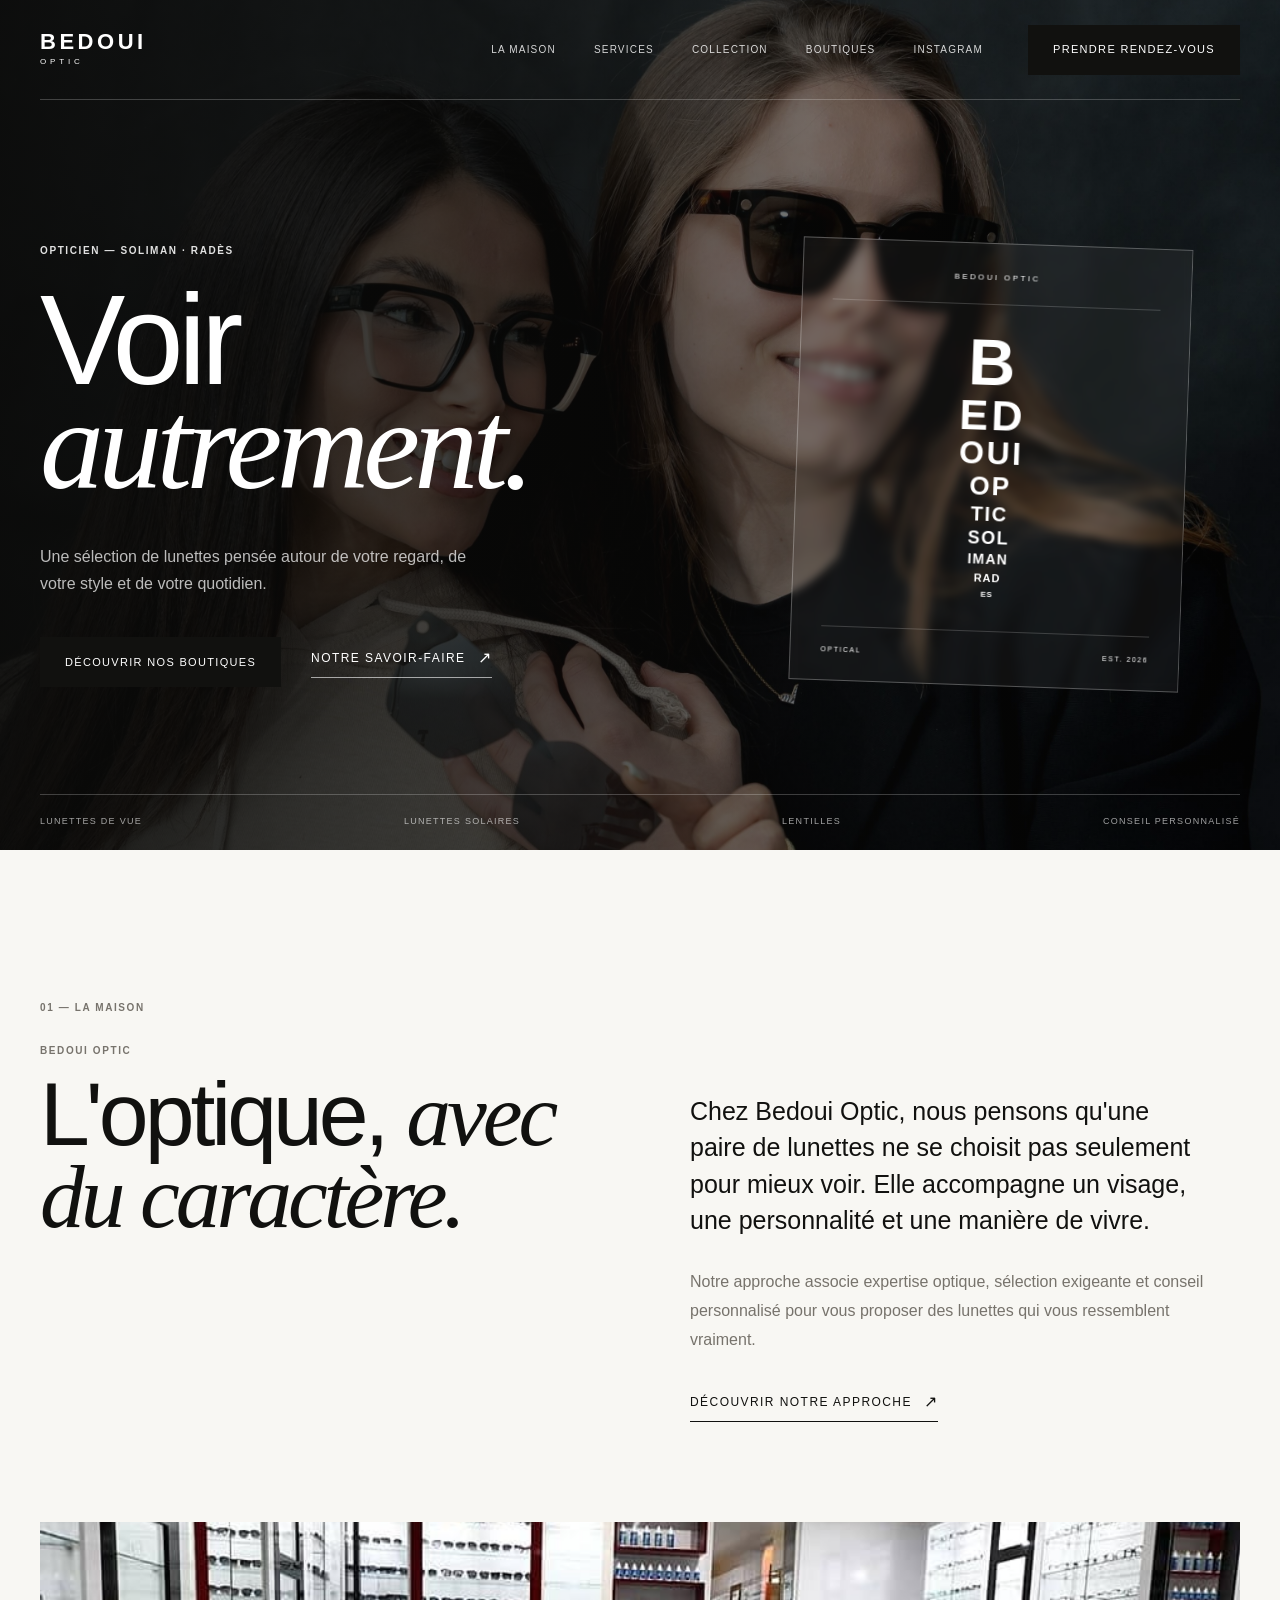
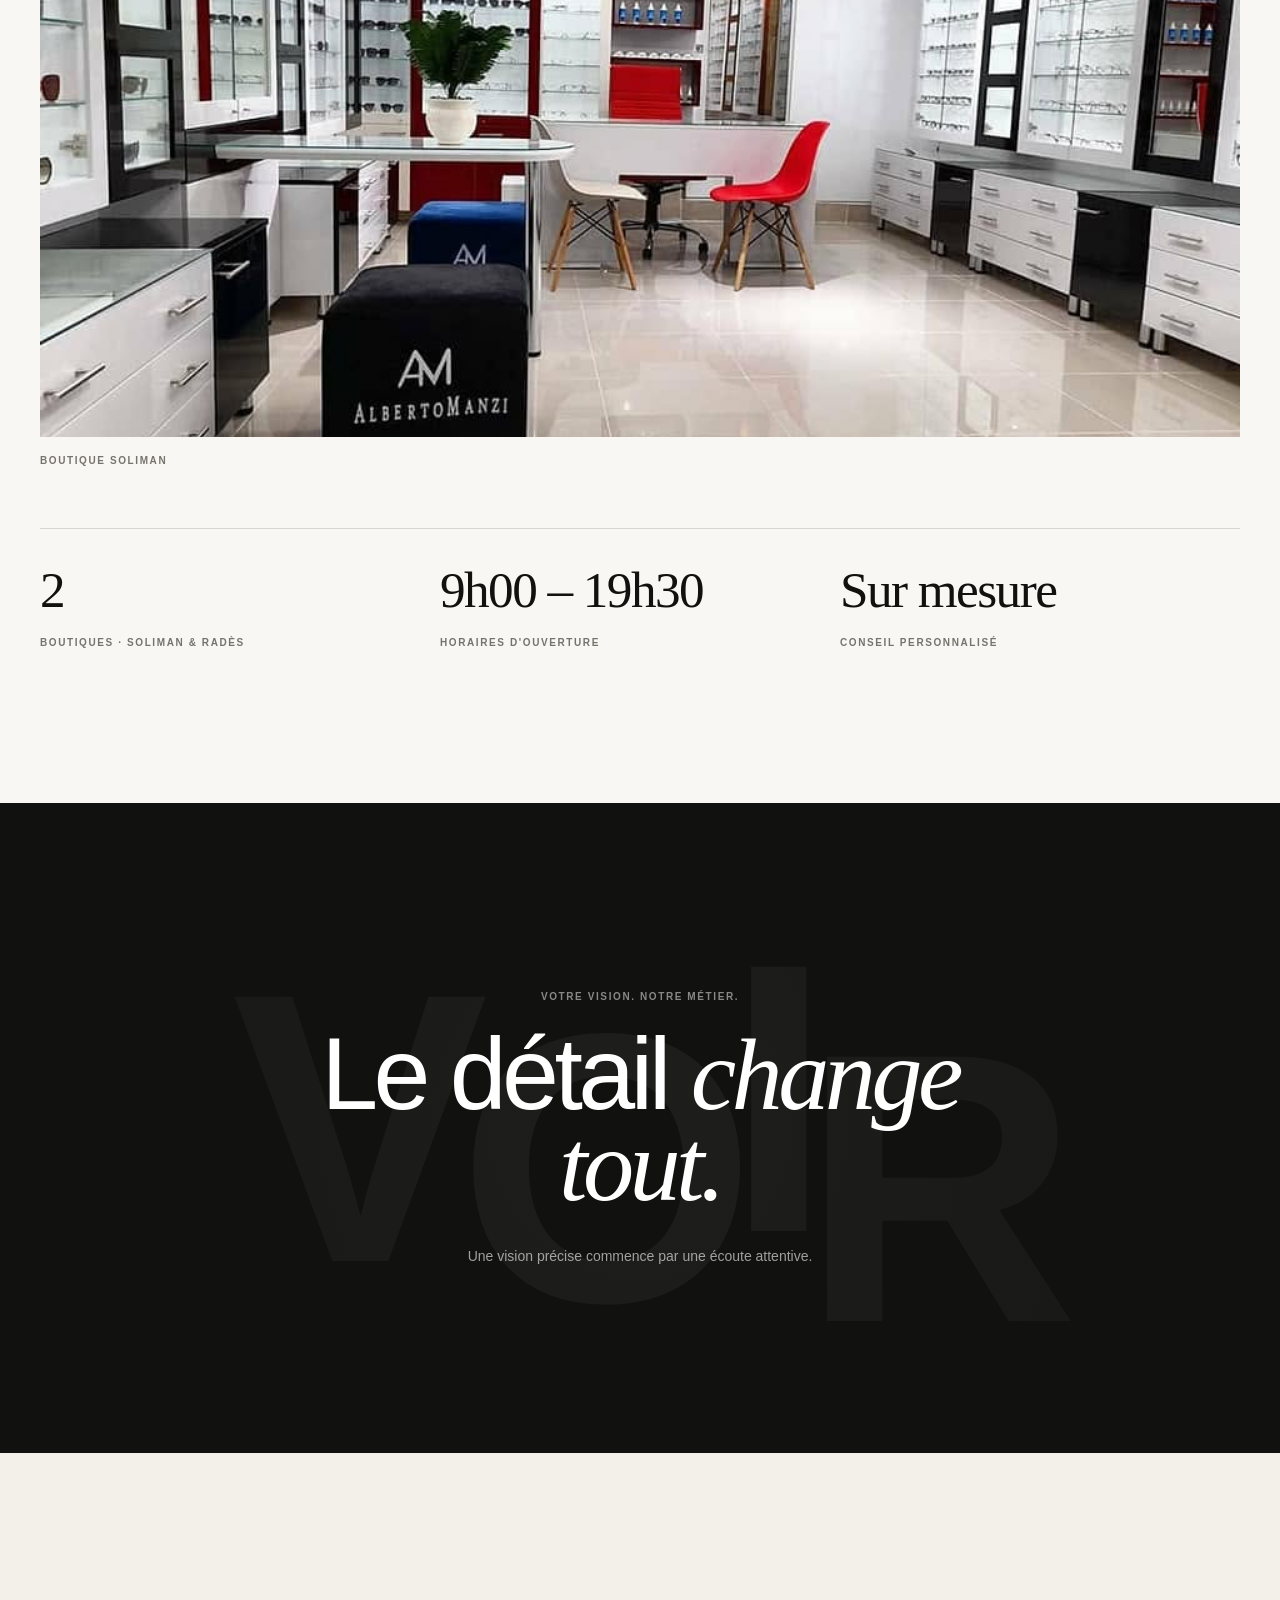
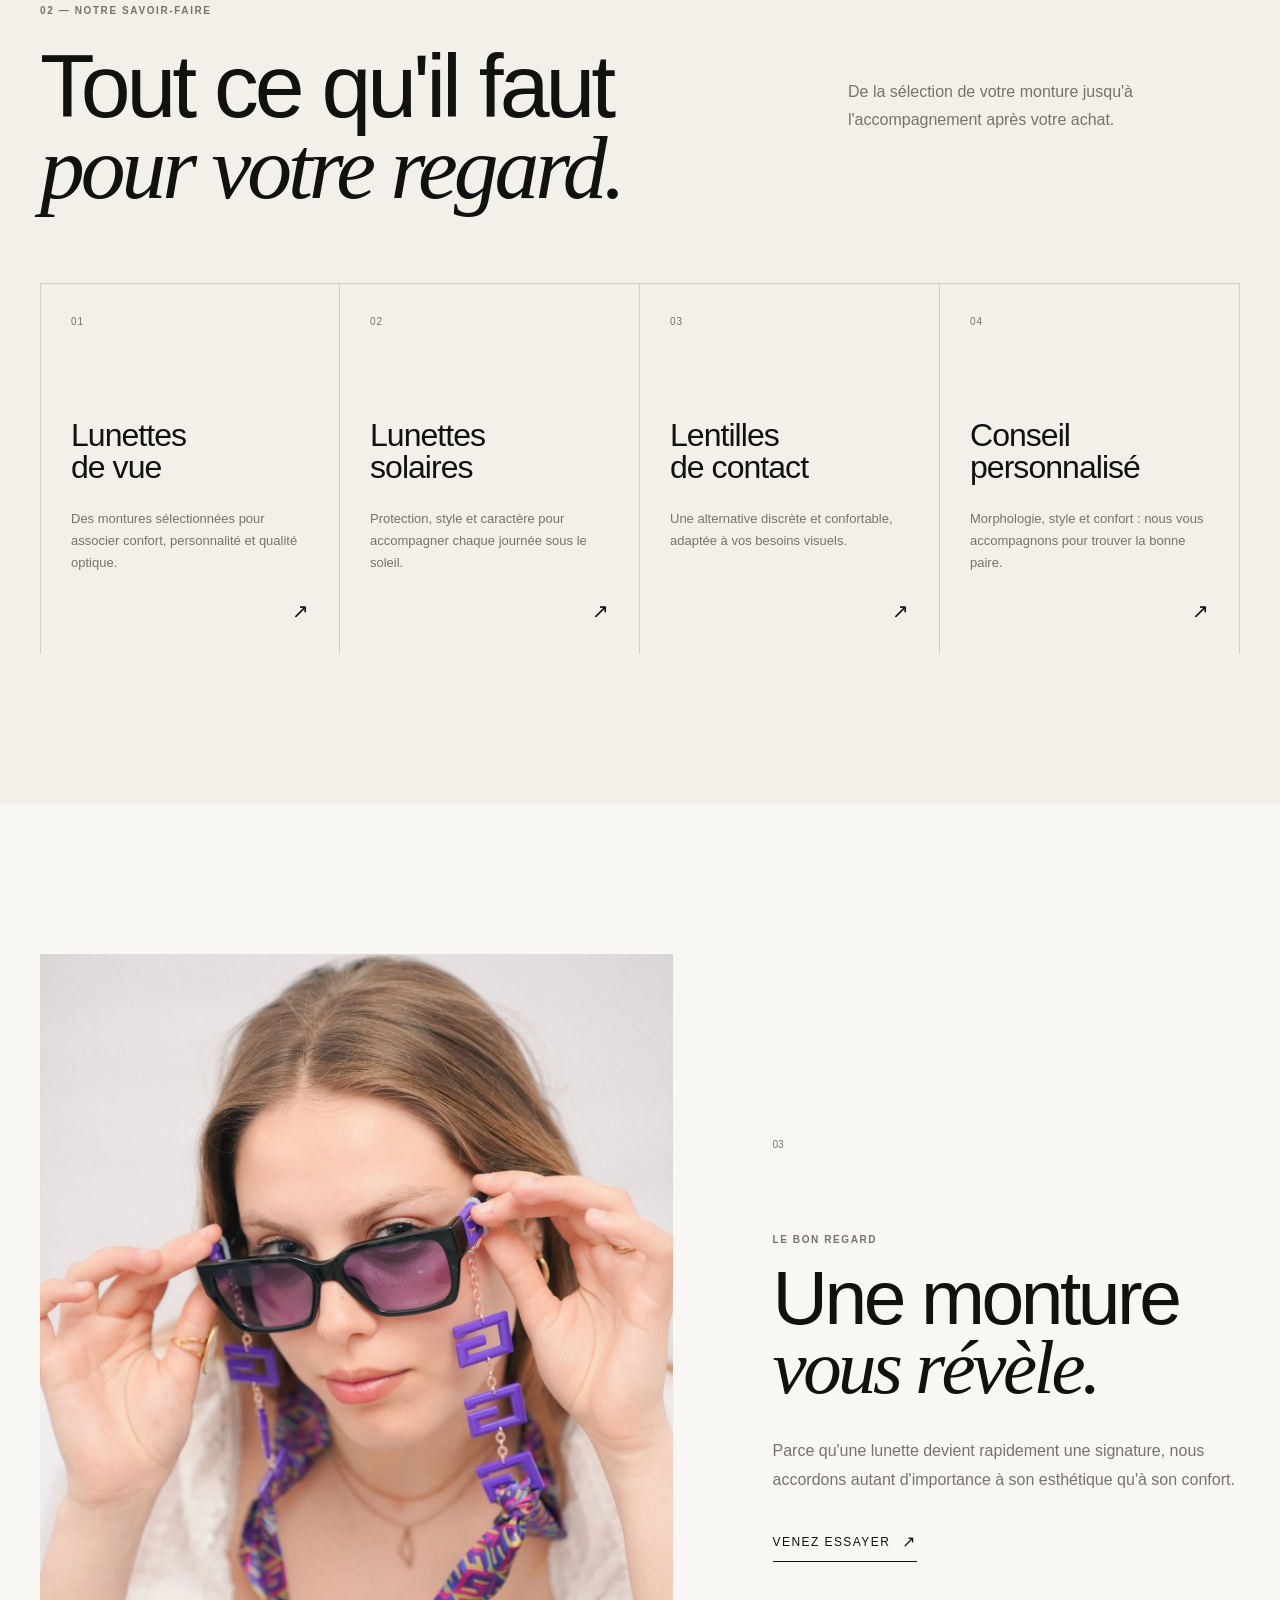
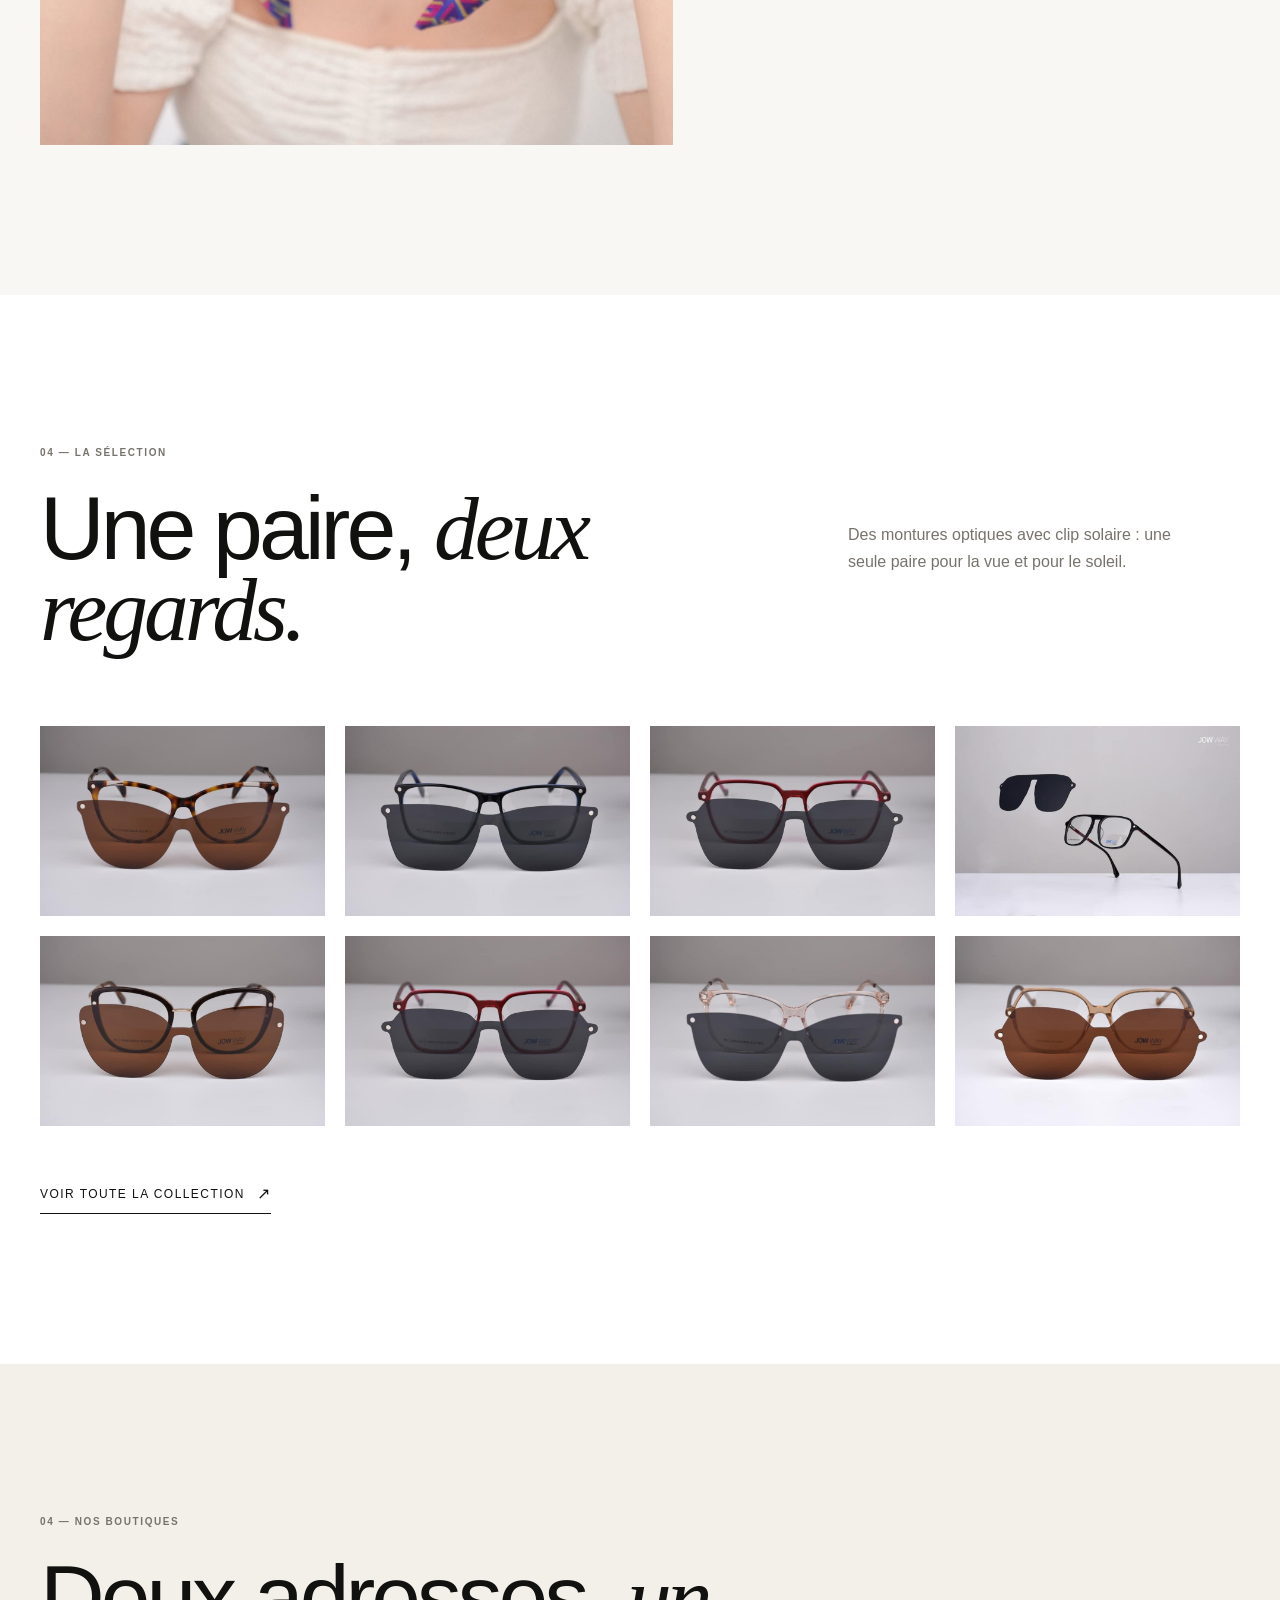
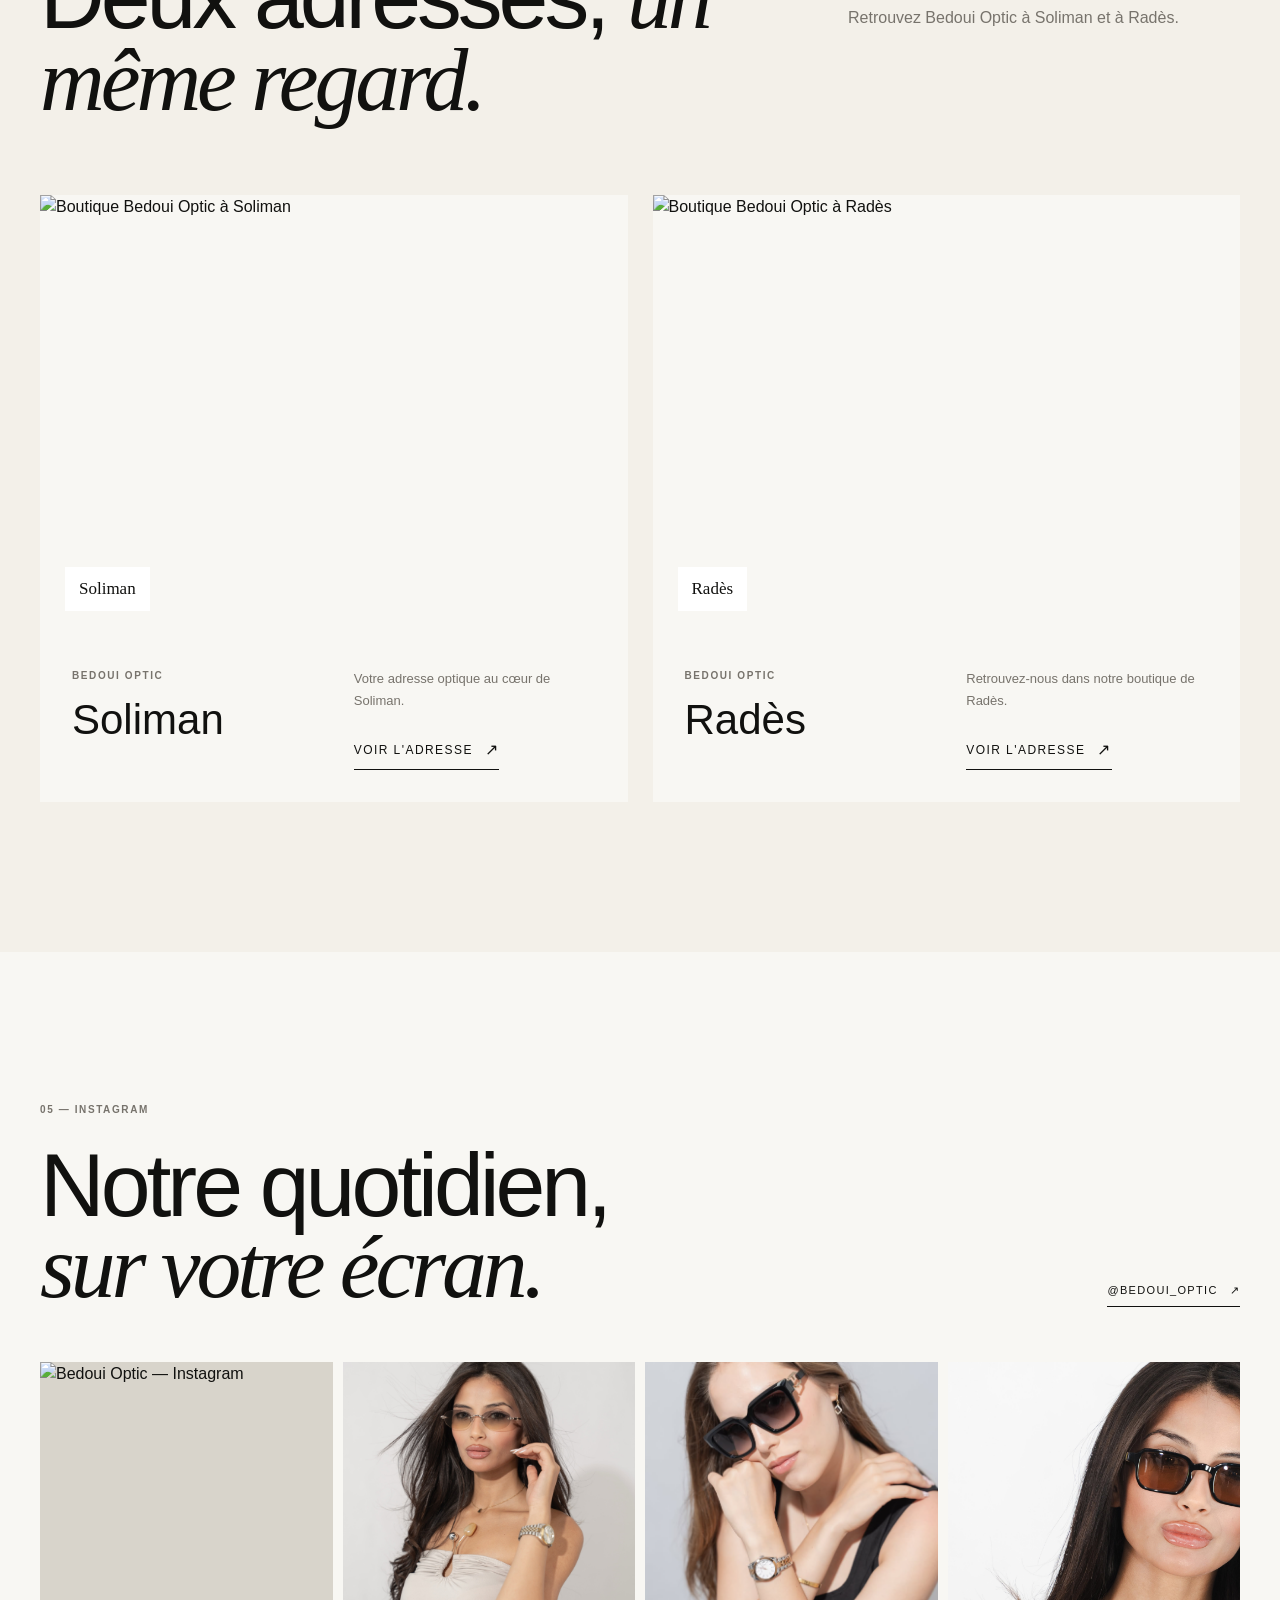
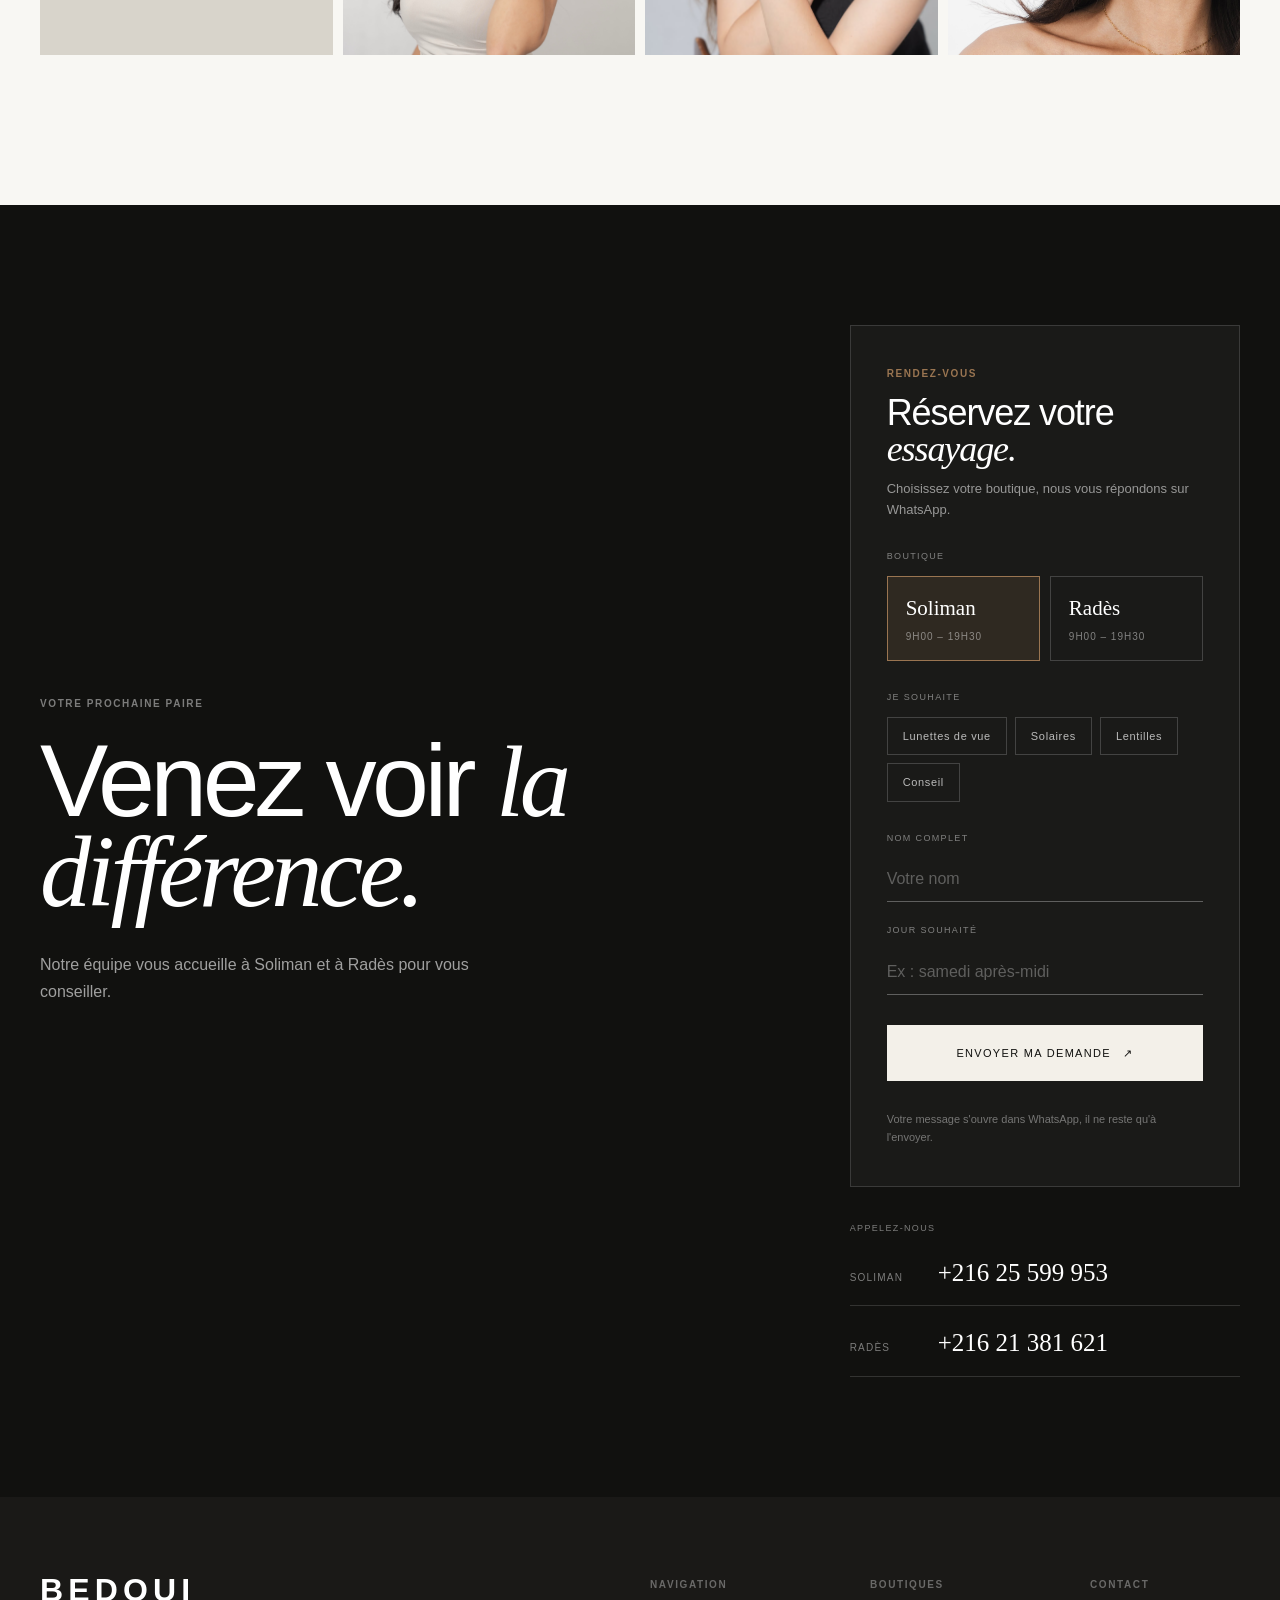
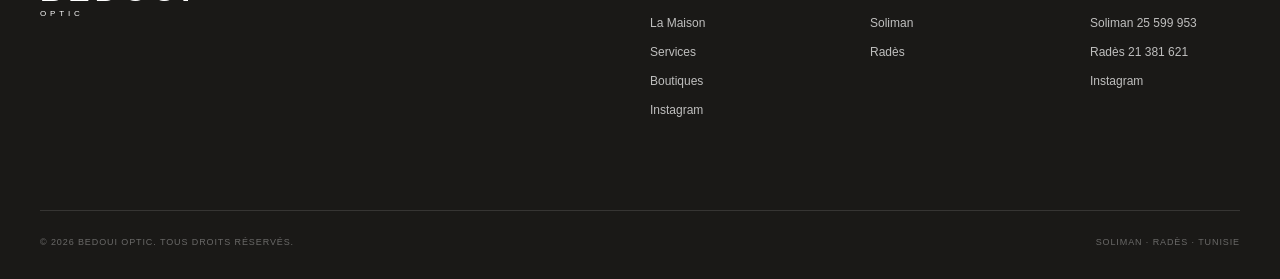
==== commit e8a2a1bb: "Updated project files" ====
--- a/index.html
+++ b/index.html
@@ -95,7 +95,7 @@
 
                         <a href="#services" class="text-link">
                             Notre savoir-faire
-                            <span>↗</span>
+                            <span>&#8599;&#xFE0E;</span>
                         </a>
 
                     </div>
@@ -234,7 +234,7 @@
 
                         <a href="#services" class="text-link">
                             Découvrir notre approche
-                            <span>↗</span>
+                            <span>&#8599;&#xFE0E;</span>
                         </a>
 
                     </div>
@@ -364,7 +364,7 @@
                             confort, personnalité et qualité optique.
                         </p>
 
-                        <span class="service-arrow">↗</span>
+                        <span class="service-arrow">&#8599;&#xFE0E;</span>
 
                     </article>
 
@@ -384,7 +384,7 @@
                             chaque journée sous le soleil.
                         </p>
 
-                        <span class="service-arrow">↗</span>
+                        <span class="service-arrow">&#8599;&#xFE0E;</span>
 
                     </article>
 
@@ -404,7 +404,7 @@
                             adaptée à vos besoins visuels.
                         </p>
 
-                        <span class="service-arrow">↗</span>
+                        <span class="service-arrow">&#8599;&#xFE0E;</span>
 
                     </article>
 
@@ -424,7 +424,7 @@
                             accompagnons pour trouver la bonne paire.
                         </p>
 
-                        <span class="service-arrow">↗</span>
+                        <span class="service-arrow">&#8599;&#xFE0E;</span>
 
                     </article>
 
@@ -479,7 +479,7 @@
 
                         <a href="#boutiques" class="text-link">
                             Venez essayer
-                            <span>↗</span>
+                            <span>&#8599;&#xFE0E;</span>
                         </a>
 
                     </div>
@@ -561,7 +561,7 @@
         <div class="collection-footer">
             <a href="collection.html" class="text-link">
                 Voir toute la collection
-                <span>↗</span>
+                <span>&#8599;&#xFE0E;</span>
             </a>
         </div>
 
@@ -647,7 +647,7 @@
                                     aria-label="Voir la boutique de Soliman"
                                 >
                                     Voir l'adresse
-                                    <span>↗</span>
+                                    <span>&#8599;&#xFE0E;</span>
                                 </a>
 
                             </div>
@@ -703,7 +703,7 @@
                                     aria-label="Voir la boutique de Radès"
                                 >
                                     Voir l'adresse
-                                    <span>↗</span>
+                                    <span>&#8599;&#xFE0E;</span>
                                 </a>
 
                             </div>
@@ -749,7 +749,7 @@
                         rel="noopener noreferrer"
                     >
                         @bedoui_optic
-                        <span>↗</span>
+                        <span>&#8599;&#xFE0E;</span>
                     </a>
 
                 </div>
@@ -765,7 +765,7 @@
                             loading="lazy"
                         >
 
-                        <span class="instagram-icon">↗</span>
+                        <span class="instagram-icon">&#8599;&#xFE0E;</span>
 
                     </a>
 
@@ -778,7 +778,7 @@
                             loading="lazy"
                         >
 
-                        <span class="instagram-icon">↗</span>
+                        <span class="instagram-icon">&#8599;&#xFE0E;</span>
 
                     </a>
 
@@ -791,7 +791,7 @@
                             loading="lazy"
                         >
 
-                        <span class="instagram-icon">↗</span>
+                        <span class="instagram-icon">&#8599;&#xFE0E;</span>
 
                     </a>
 
@@ -804,7 +804,7 @@
                             loading="lazy"
                         >
 
-                        <span class="instagram-icon">↗</span>
+                        <span class="instagram-icon">&#8599;&#xFE0E;</span>
 
                     </a>
 
@@ -920,7 +920,7 @@
 
                 <button type="submit" class="btn btn-light rdv-submit">
                     Envoyer ma demande
-                    <span>↗</span>
+                    <span>&#8599;&#xFE0E;</span>
                 </button>
 
                 <p class="rdv-note">
--- a/style.css
+++ b/style.css
@@ -346,6 +346,8 @@
     border: 0;
     background: transparent;
 
+    color: var(--white);
+
     cursor: pointer;
 }
 
@@ -409,7 +411,7 @@
 
 
 .hero-copy .eyebrow {
-    color: rgba(255, 255, 255, 0.6);
+    color: rgba(255, 255, 255, 0.88);
 
     margin-bottom: 30px;
 }
@@ -1877,12 +1879,13 @@
         background:
             linear-gradient(
                 180deg,
-                rgba(10, 10, 9, 0.8) 0%,
+                rgba(10, 10, 9, 0.7) 0%,
+                rgba(10, 10, 9, 0.38) 38%,
+                rgba(10, 10, 9, 0.55) 62%,
                 rgba(10, 10, 9, 0.9) 100%
             ),
-            url("images/mm.jpg") center / cover no-repeat;
-    }
-
+            url("images/mm.jpg") 60% 15% / cover no-repeat;
+    }
 
     .hero-content {
         grid-template-columns: 1fr;
@@ -2088,7 +2091,7 @@
     .service-card:nth-child(2),
     .service-card:nth-child(3),
     .service-card:nth-child(4) {
-        min-height: 300px;
+        min-height: 210px;
 
         border-left: 1px solid var(--border);
         border-right: 1px solid var(--border);
@@ -2103,7 +2106,7 @@
 
 
     .service-number {
-        margin-bottom: 65px;
+        margin-bottom: 35px;
     }
 
 
@@ -2122,7 +2125,7 @@
 
 
     .editorial-number {
-        margin-bottom: 50px;
+        display: none;
     }
 
 
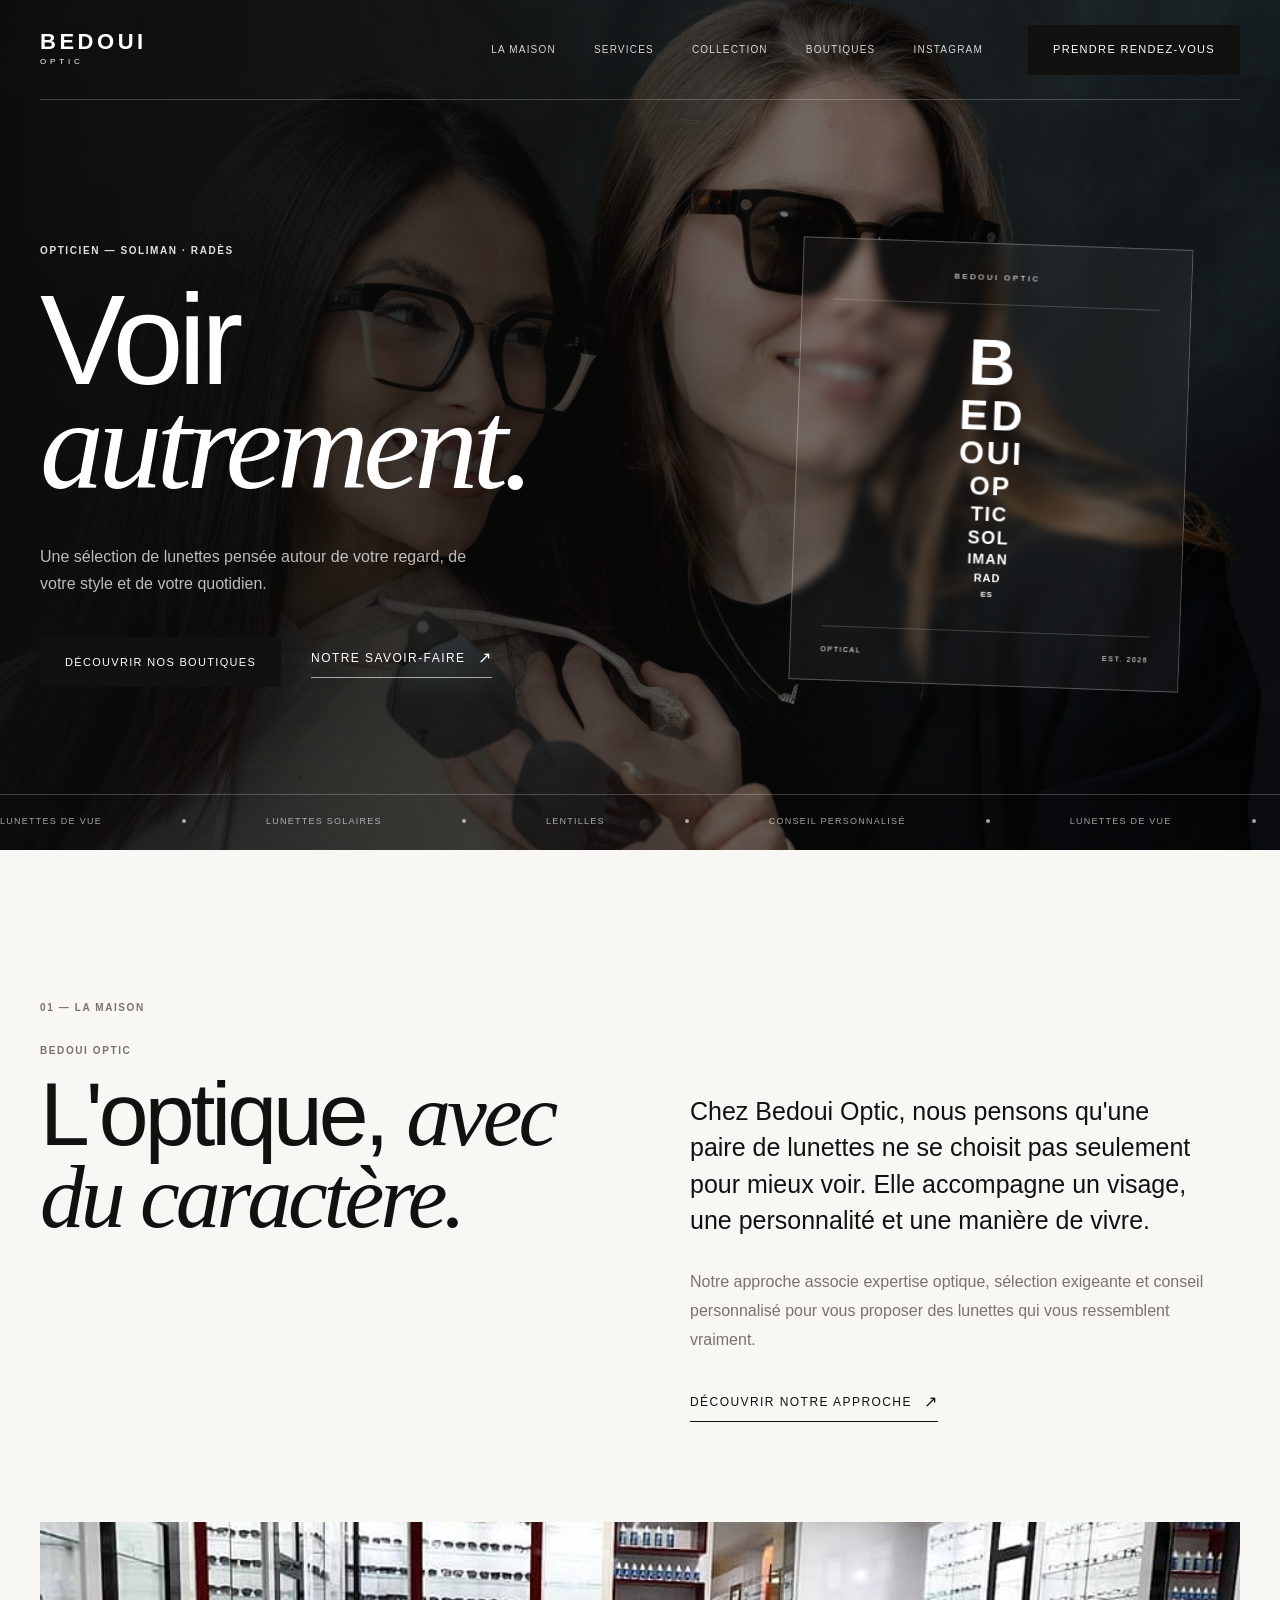
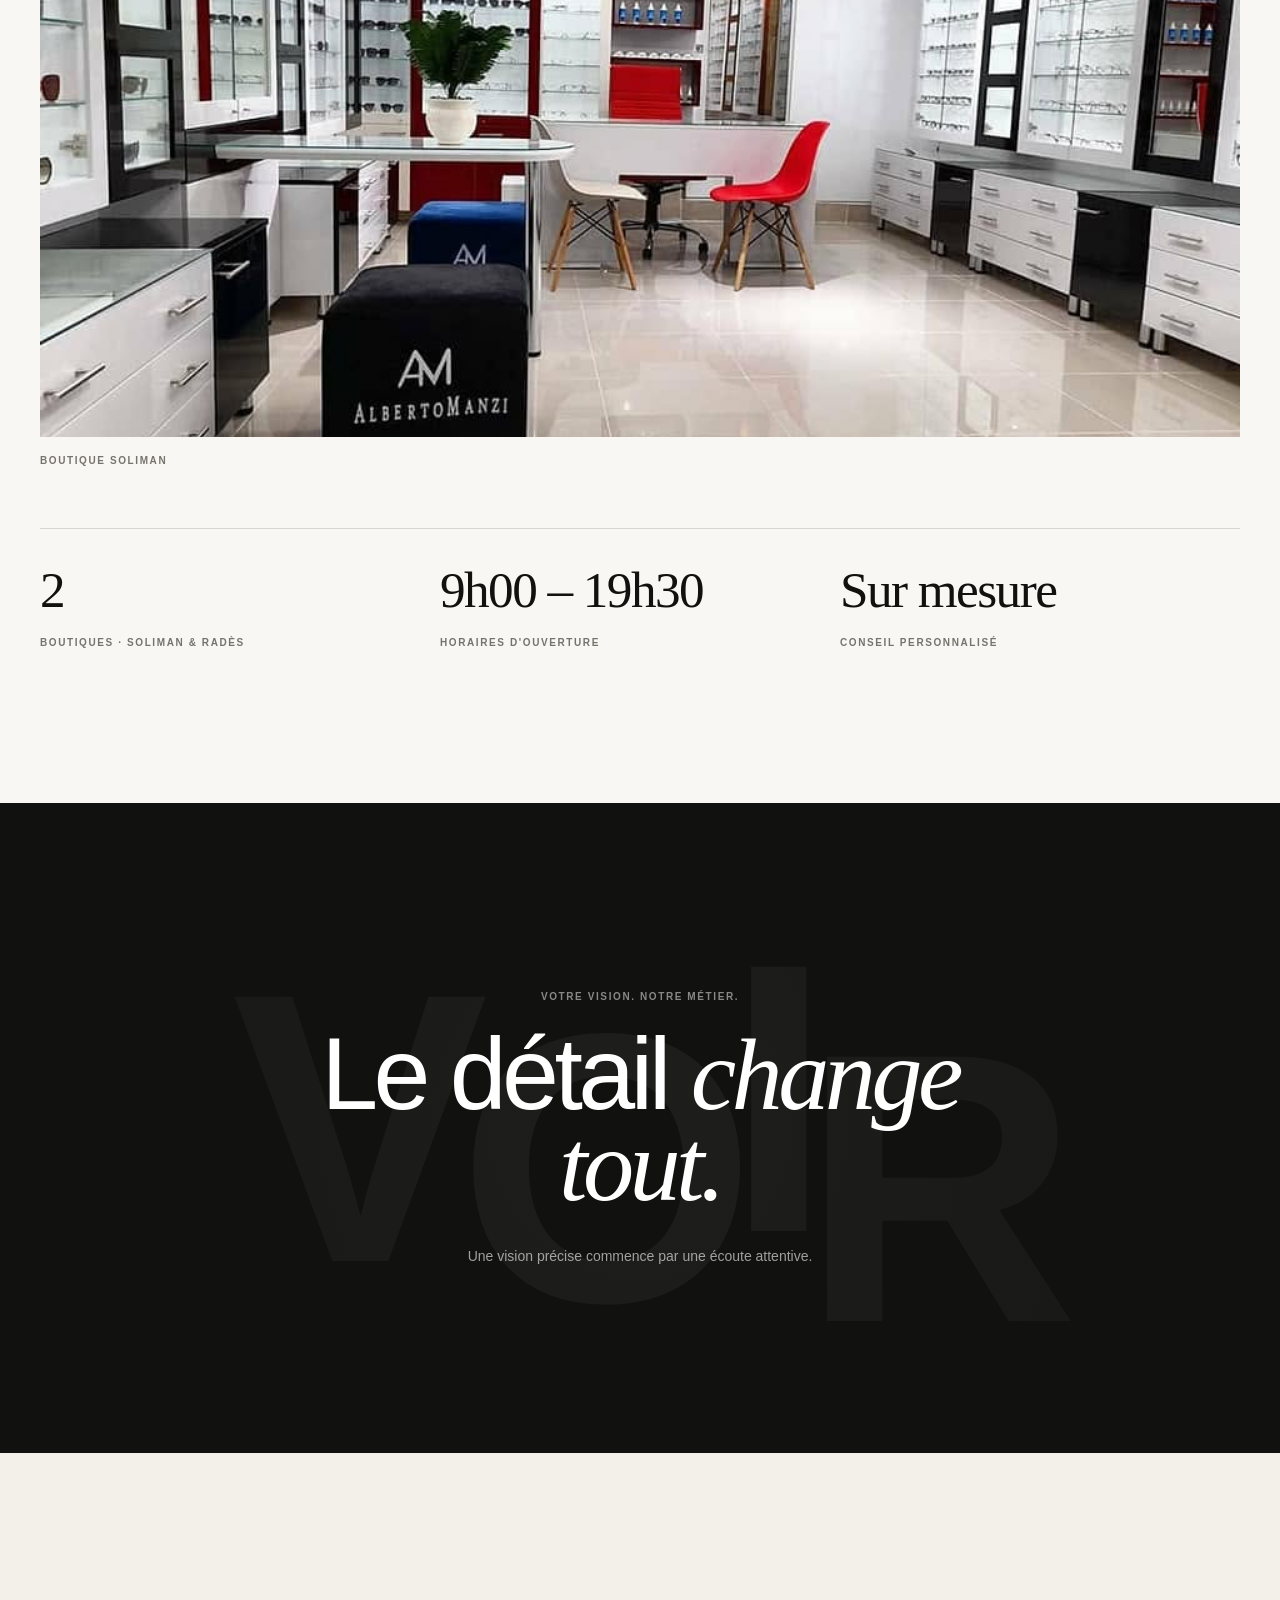
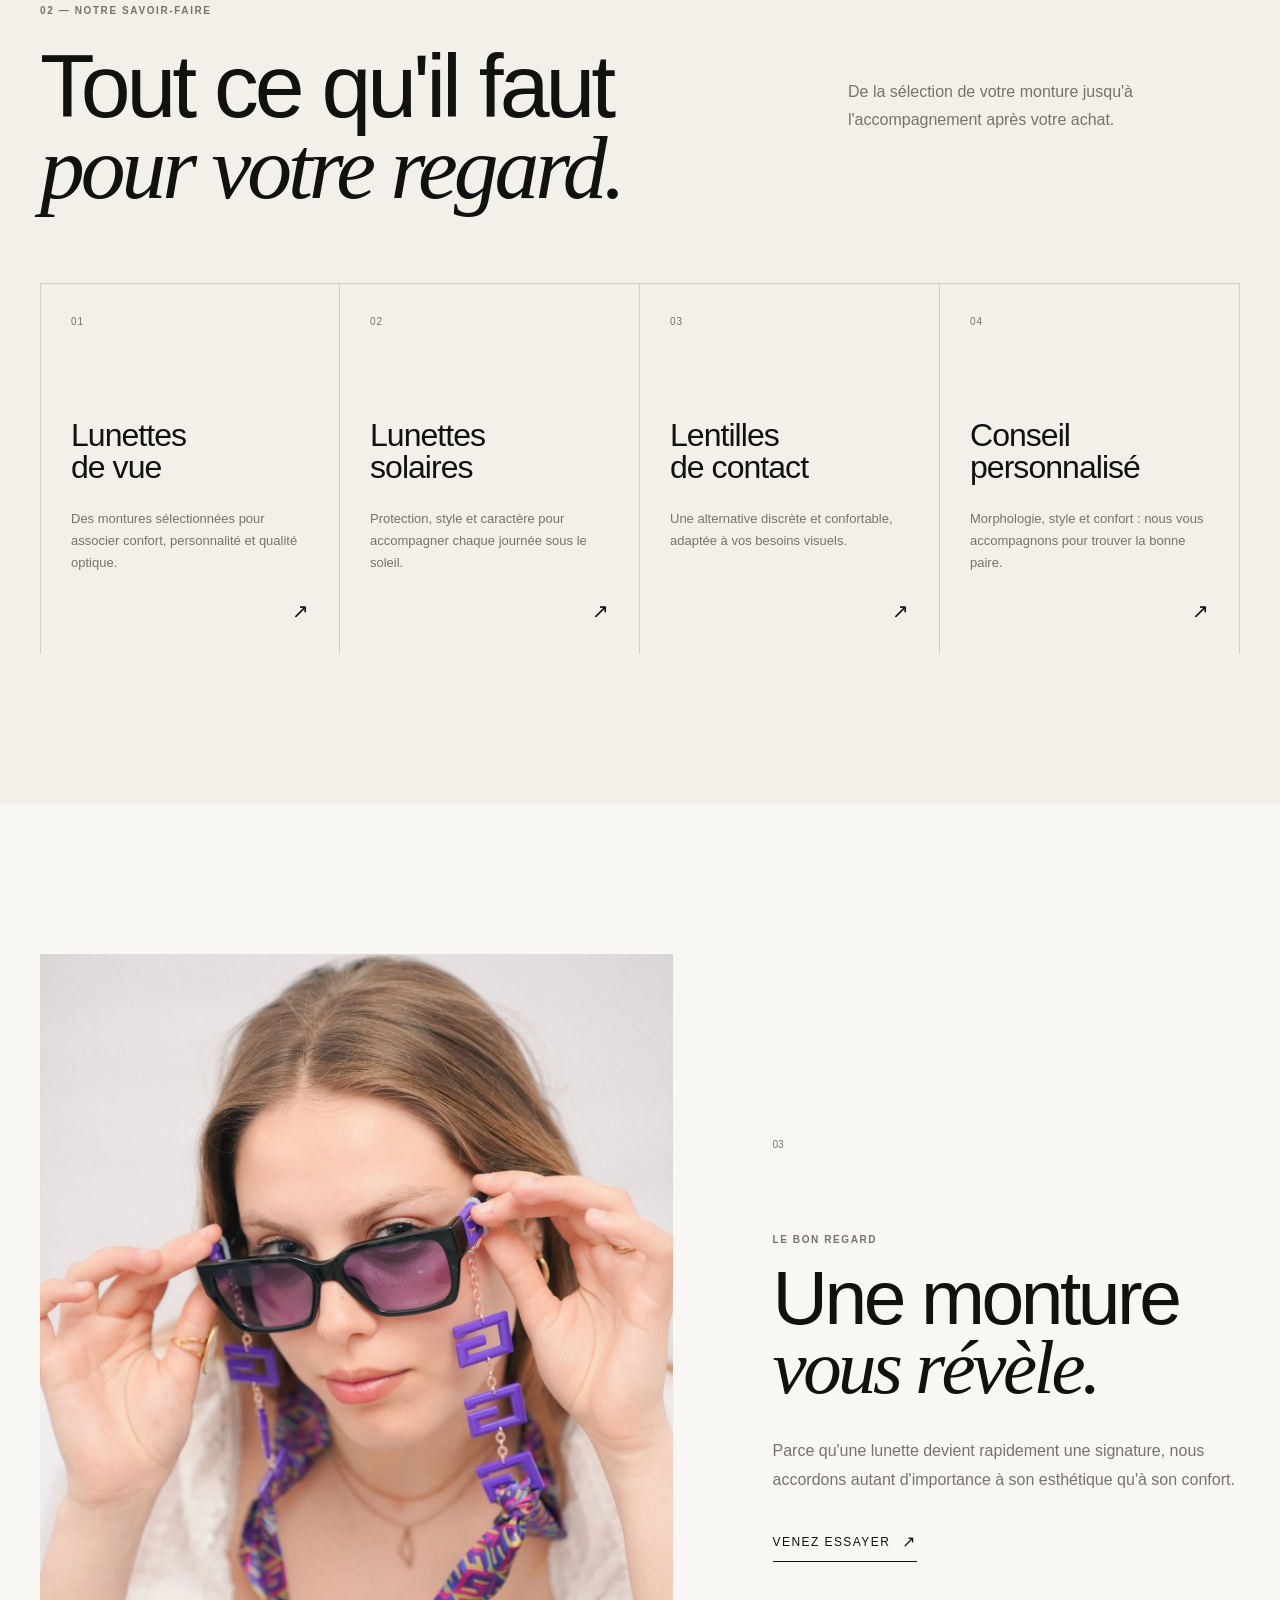
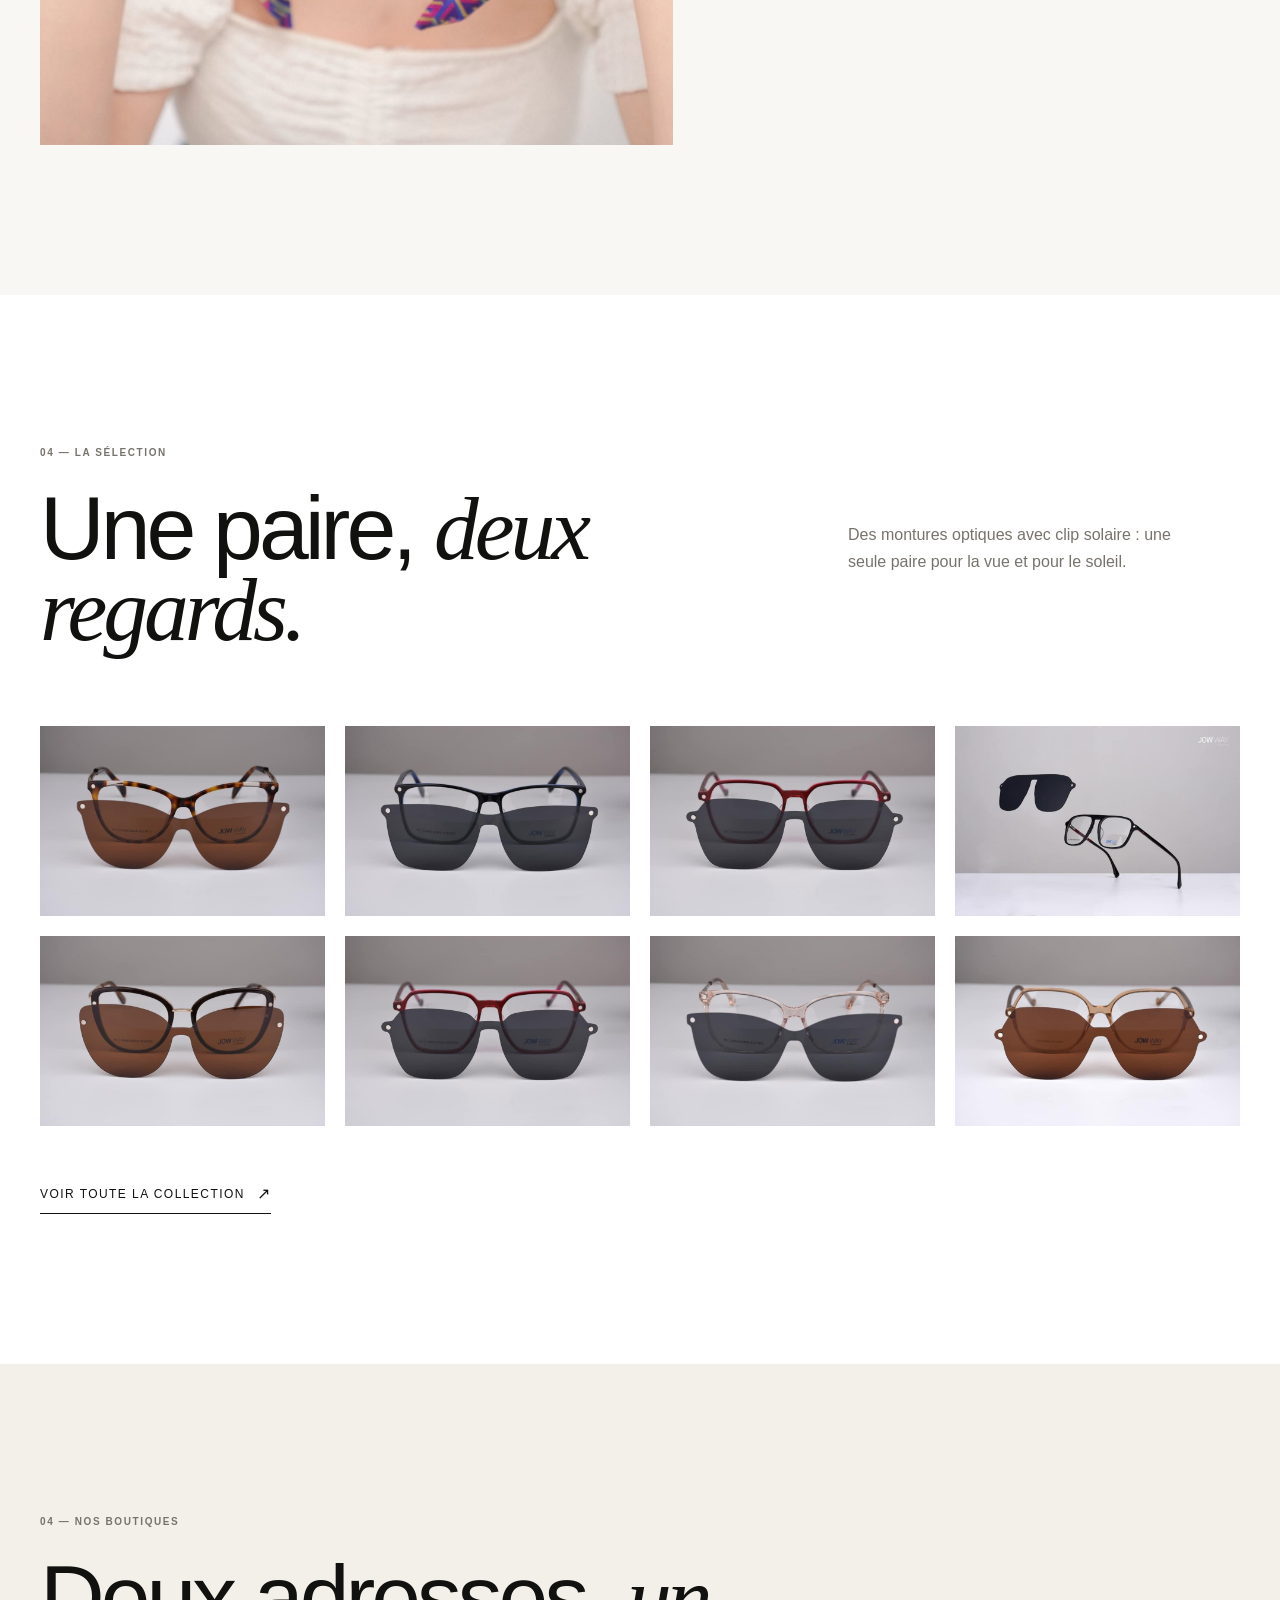
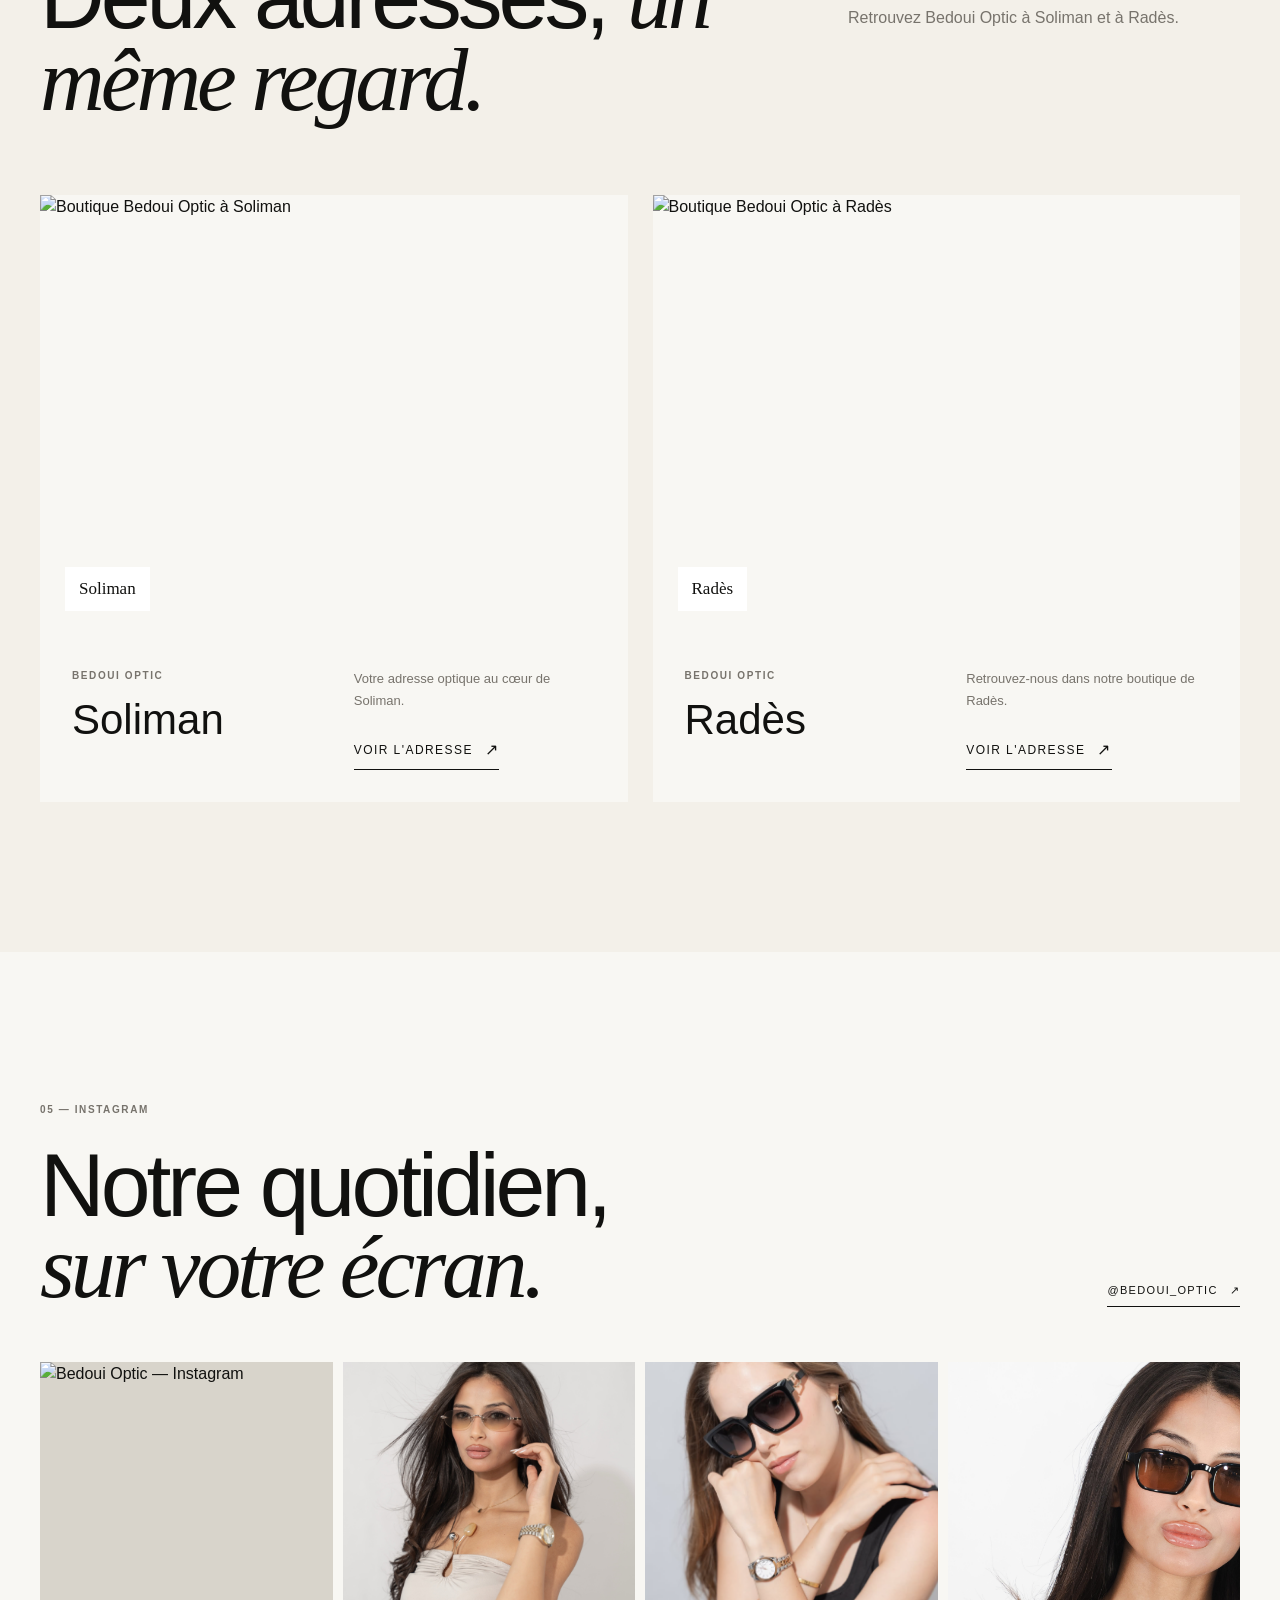
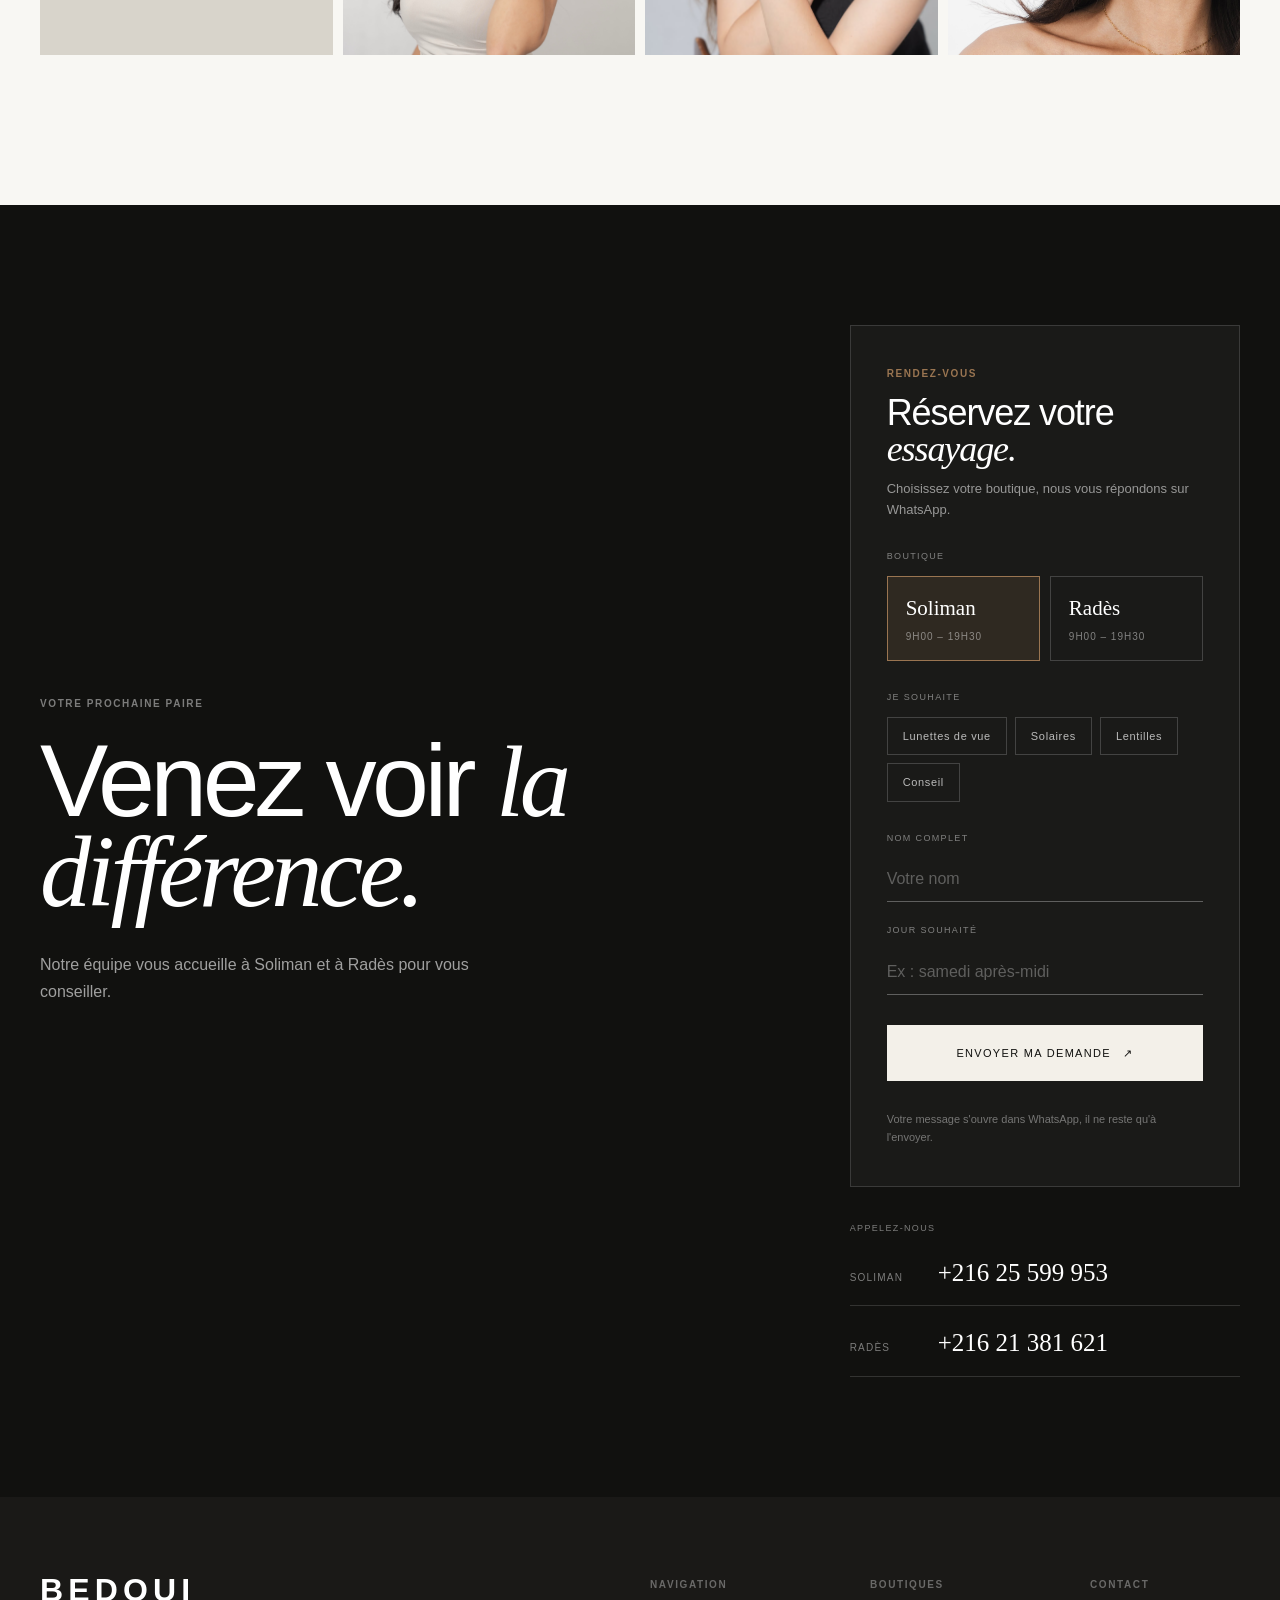
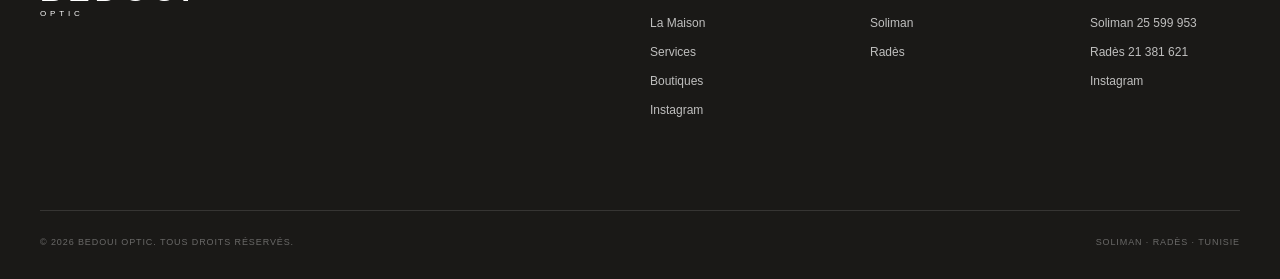
==== commit 11a0c227: "Updated hero bottom" ====
--- a/index.html
+++ b/index.html
@@ -161,29 +161,45 @@
 
             </div>
 
-            <div class="hero-bottom">
-
-                <div class="container hero-bottom-inner">
-
-                    <span>
-                        Lunettes de vue
-                    </span>
-
-                    <span>
-                        Lunettes solaires
-                    </span>
-
-                    <span>
-                        Lentilles
-                    </span>
-
-                    <span>
-                        Conseil personnalisé
-                    </span>
-
-                </div>
-
-            </div>
+<div class="hero-bottom">
+
+    <div class="hero-marquee">
+
+        <div class="hero-marquee-track">
+
+            <div class="hero-marquee-group">
+                <span>Lunettes de vue</span>
+                <span>Lunettes solaires</span>
+                <span>Lentilles</span>
+                <span>Conseil personnalisé</span>
+            </div>
+
+            <div class="hero-marquee-group" aria-hidden="true">
+                <span>Lunettes de vue</span>
+                <span>Lunettes solaires</span>
+                <span>Lentilles</span>
+                <span>Conseil personnalisé</span>
+            </div>
+
+            <div class="hero-marquee-group" aria-hidden="true">
+                <span>Lunettes de vue</span>
+                <span>Lunettes solaires</span>
+                <span>Lentilles</span>
+                <span>Conseil personnalisé</span>
+            </div>
+
+            <div class="hero-marquee-group" aria-hidden="true">
+                <span>Lunettes de vue</span>
+                <span>Lunettes solaires</span>
+                <span>Lentilles</span>
+                <span>Conseil personnalisé</span>
+            </div>
+
+        </div>
+
+    </div>
+
+</div>
 
         </section>
 
--- a/style.css
+++ b/style.css
@@ -596,12 +596,10 @@
 }
 
 
-.hero-bottom-inner {
-    display: flex;
-    justify-content: space-between;
-
-    padding-top: 20px;
-    padding-bottom: 22px;
+.hero-marquee {
+    overflow: hidden;
+
+    padding: 20px 0 22px;
 
     border-top: 1px solid rgba(255, 255, 255, 0.22);
 
@@ -610,6 +608,68 @@
     font-size: 9px;
     text-transform: uppercase;
     letter-spacing: 0.14em;
+}
+
+
+.hero-marquee-track {
+    display: flex;
+
+    width: max-content;
+
+    animation: hero-marquee 45s linear infinite;
+}
+
+
+.hero-marquee-group {
+    display: flex;
+
+    flex-shrink: 0;
+}
+
+
+.hero-marquee-group span {
+    display: flex;
+    align-items: center;
+
+    gap: 80px;
+
+    padding-right: 80px;
+
+    white-space: nowrap;
+}
+
+
+.hero-marquee-group span::after {
+    content: "";
+
+    width: 4px;
+    height: 4px;
+
+    border-radius: 50%;
+
+    background: currentColor;
+}
+
+
+@keyframes hero-marquee {
+
+    from {
+        transform: translateX(0);
+    }
+
+    to {
+        transform: translateX(-50%);
+    }
+
+}
+
+
+@media (prefers-reduced-motion: reduce) {
+
+    .hero-marquee-track {
+        animation: none;
+    }
+
 }
 
 
